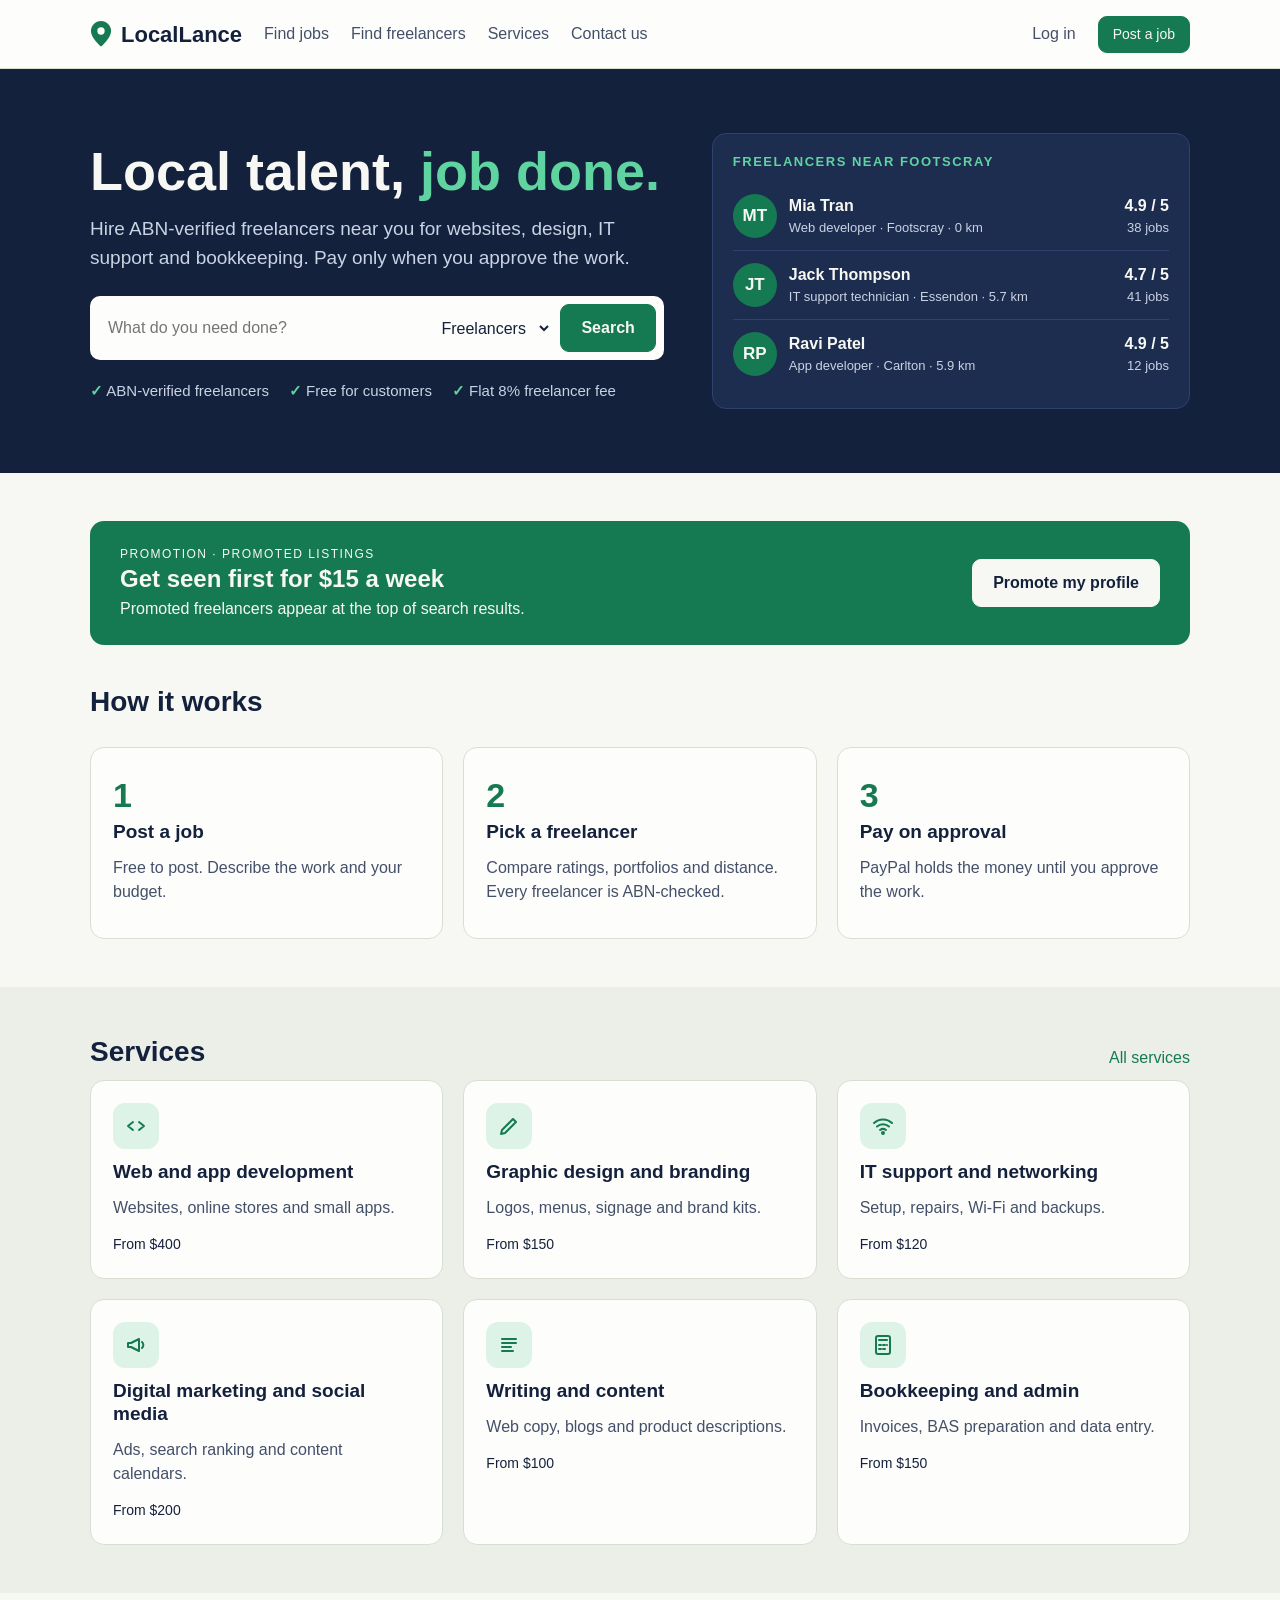
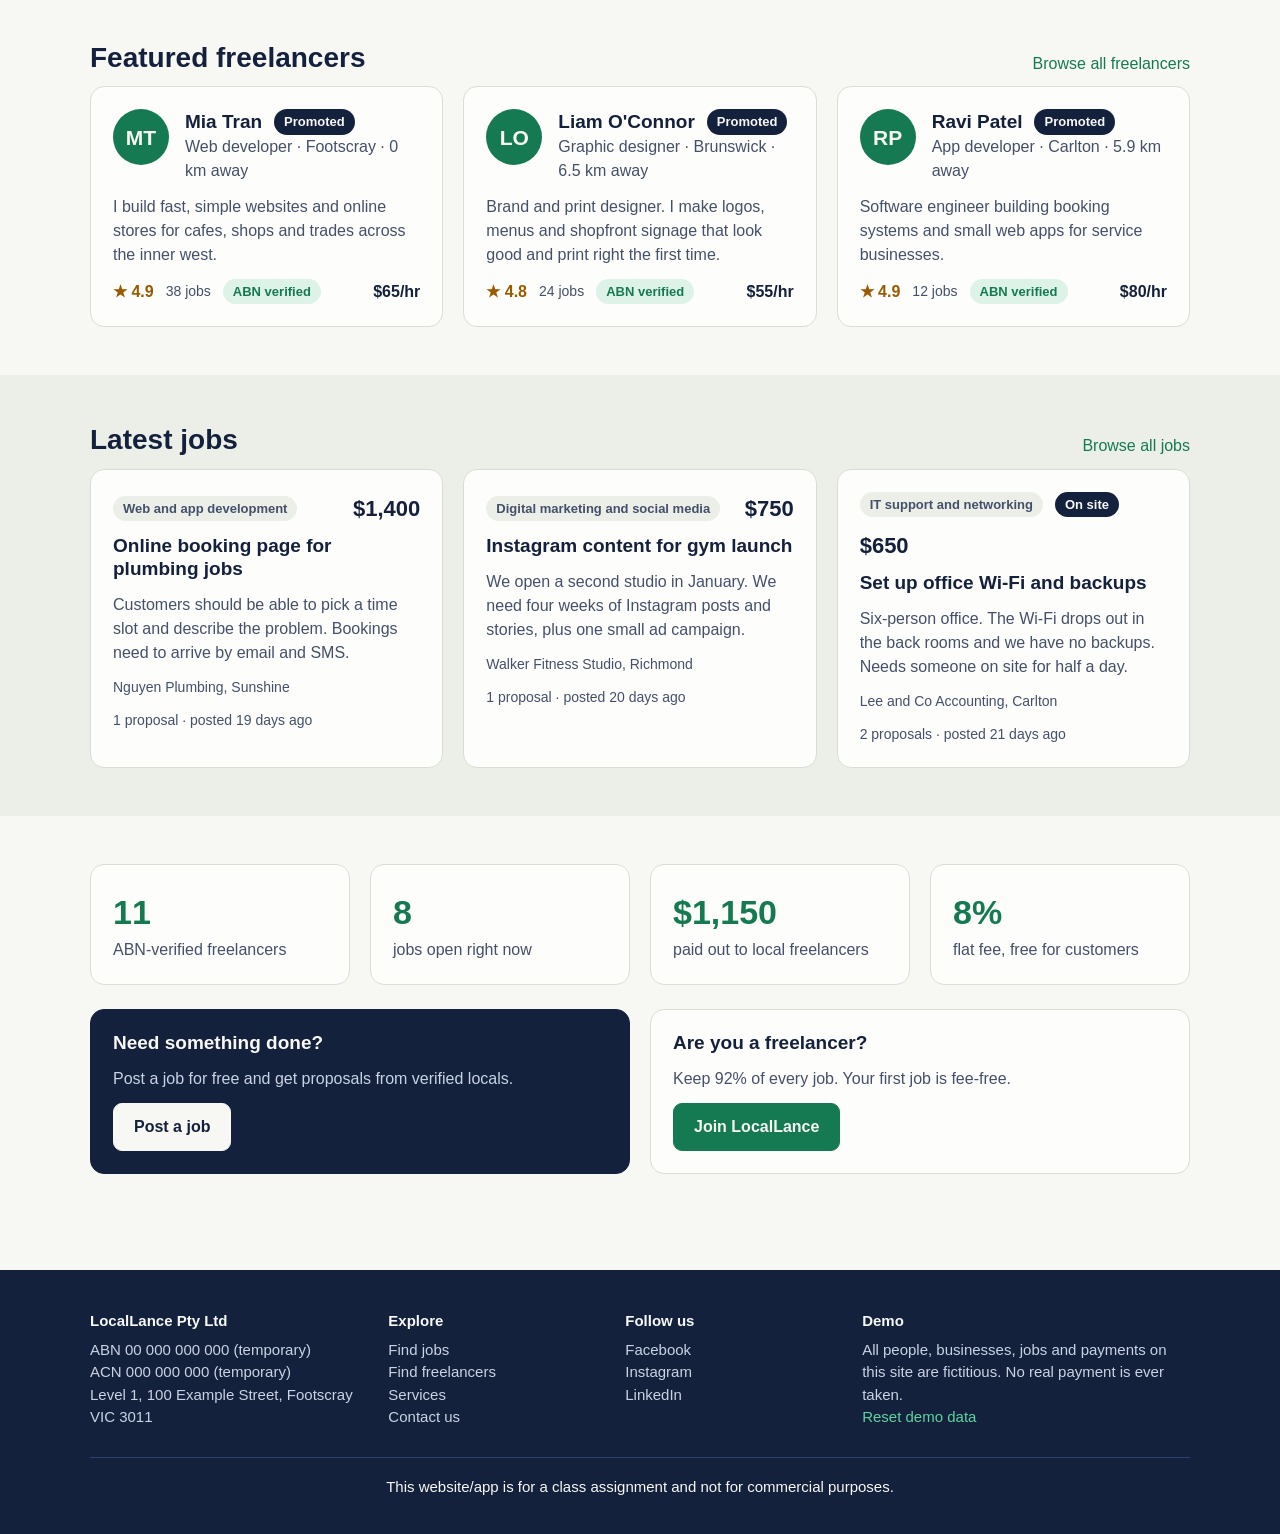
==== index.html @ 1f67608b "Add LocalLance demo site" ====
<!DOCTYPE html>
<html lang="en">
<head>
<meta charset="utf-8">
<meta name="viewport" content="width=device-width, initial-scale=1">
<title>LocalLance | Local talent, job done</title>
<link rel="stylesheet" href="css/style.css">
</head>
<body>
<div id="site-header"></div>

<main>
  <section class="hero">
    <div class="wrap">
      <div>
        <h1>Local talent, <span>job done.</span></h1>
        <p class="lead">Hire ABN-verified freelancers near you for websites, design, IT support and bookkeeping. Pay only when you approve the work.</p>
        <form class="hero-search" id="search-form">
          <input type="search" id="search-text" placeholder="What do you need done?" aria-label="What do you need done?">
          <select id="search-kind" aria-label="Search in">
            <option value="freelancers">Freelancers</option>
            <option value="jobs">Jobs</option>
          </select>
          <button class="btn" type="submit">Search</button>
        </form>
        <div class="trust">
          <span><b>&#10003;</b> ABN-verified freelancers</span>
          <span><b>&#10003;</b> Free for customers</span>
          <span><b>&#10003;</b> Flat 8% freelancer fee</span>
        </div>
      </div>
      <div class="panel">
        <h2 id="near-title">Freelancers near you</h2>
        <div id="near-list"></div>
      </div>
    </div>
  </section>

  <section class="section">
    <div class="wrap stack">
      <div id="promo"></div>
      <h2 style="margin-top:24px">How it works</h2>
      <div class="grid c3">
        <div class="card"><div class="num">1</div><h3>Post a job</h3><p class="muted">Free to post. Describe the work and your budget.</p></div>
        <div class="card"><div class="num">2</div><h3>Pick a freelancer</h3><p class="muted">Compare ratings, portfolios and distance. Every freelancer is ABN-checked.</p></div>
        <div class="card"><div class="num">3</div><h3>Pay on approval</h3><p class="muted">PayPal holds the money until you approve the work.</p></div>
      </div>
    </div>
  </section>

  <section class="section alt">
    <div class="wrap">
      <div class="row"><h2>Services</h2><span class="spacer"></span><a href="services.html">All services</a></div>
      <div class="grid c3" id="services"></div>
    </div>
  </section>

  <section class="section">
    <div class="wrap">
      <div class="row"><h2>Featured freelancers</h2><span class="spacer"></span><a href="freelancers.html">Browse all freelancers</a></div>
      <div class="grid c3" id="featured"></div>
    </div>
  </section>

  <section class="section alt">
    <div class="wrap">
      <div class="row"><h2>Latest jobs</h2><span class="spacer"></span><a href="jobs.html">Browse all jobs</a></div>
      <div class="grid c3" id="latest-jobs"></div>
    </div>
  </section>

  <section class="section">
    <div class="wrap">
      <div class="grid c4" id="stats"></div>
      <div class="grid c2" style="margin-top:24px">
        <div class="card dark"><h3>Need something done?</h3><p class="muted">Post a job for free and get proposals from verified locals.</p><a class="btn light" href="post-job.html">Post a job</a></div>
        <div class="card"><h3>Are you a freelancer?</h3><p class="muted">Keep 92% of every job. Your first job is fee-free.</p><a class="btn" href="login.html">Join LocalLance</a></div>
      </div>
    </div>
  </section>
</main>

<div id="site-footer"></div>
<script src="js/data.js"></script>
<script src="js/store.js"></script>
<script src="js/ui.js"></script>
<script src="js/home.js"></script>
</body>
</html>
---- css/style.css ----
/* LocalLance styles. One file for the whole site. */

:root {
  --navy: #14213D;
  --navy-2: #1D2D50;
  --green: #157A52;
  --mint: #5FD3A0;
  --bg: #F7F8F4;
  --card: #FDFDFB;
  --alt: #ECEFE8;
  --line: #D9DED3;
  --text: #14213D;
  --muted: #44506A;
  --amber: #9A5B00;
  --radius: 14px;
}

* { box-sizing: border-box; }
body { margin: 0; font-family: "Segoe UI", Arial, sans-serif; color: var(--text); background: var(--bg); line-height: 1.5; }
a { color: var(--green); text-decoration: none; }
a:hover { text-decoration: underline; }
h1, h2, h3 { line-height: 1.2; margin: 0 0 12px; }
h1 { font-size: 40px; }
h2 { font-size: 28px; }
h3 { font-size: 19px; }
p { margin: 0 0 12px; }
.wrap { max-width: 1140px; margin: 0 auto; padding: 0 20px; }
.muted { color: var(--muted); }
.small { font-size: 14px; }
.right { text-align: right; }
.spacer { flex: 1; }
.hidden { display: none !important; }

/* Header */
.site-header { background: var(--card); border-bottom: 1px solid var(--line); position: sticky; top: 0; z-index: 10; }
.site-header .wrap { display: flex; align-items: center; gap: 22px; min-height: 68px; flex-wrap: wrap; }
.logo { display: flex; align-items: center; gap: 9px; font-size: 22px; font-weight: 700; color: var(--text); }
.logo:hover { text-decoration: none; }
.nav { display: flex; gap: 22px; flex-wrap: wrap; }
.nav a { color: var(--muted); font-weight: 500; }
.nav a.active { color: var(--green); font-weight: 700; }
.nav a.btn { color: #F7F8F4; }
.user-chip { display: flex; align-items: center; gap: 8px; font-weight: 600; }

/* Buttons */
.btn { display: inline-block; padding: 11px 20px; border-radius: 9px; border: 1px solid var(--green); background: var(--green); color: #F7F8F4; font: inherit; font-weight: 600; cursor: pointer; }
.btn:hover { text-decoration: none; filter: brightness(1.08); }
.btn.ghost { background: transparent; color: var(--green); }
.btn.light { background: #F7F8F4; border-color: #F7F8F4; color: var(--navy); }
.btn.small { padding: 7px 14px; font-size: 14px; }
.btn.block { display: block; width: 100%; text-align: center; }
.link-btn { background: none; border: none; padding: 0; color: var(--green); font: inherit; cursor: pointer; }
.link-btn:hover { text-decoration: underline; }

/* Layout blocks */
main { min-height: 60vh; }
.section { padding: 48px 0; }
.section.alt { background: var(--alt); }
.page-title { padding: 36px 0 8px; }
.grid { display: grid; gap: 20px; }
.grid.c2 { grid-template-columns: repeat(2, 1fr); }
.grid.c3 { grid-template-columns: repeat(3, 1fr); }
.grid.c4 { grid-template-columns: repeat(4, 1fr); }
.cols { display: grid; grid-template-columns: 2fr 1fr; gap: 24px; align-items: start; }
.cols.side-left { grid-template-columns: 280px 1fr; }
.row { display: flex; gap: 12px; align-items: center; flex-wrap: wrap; }
.stack { display: flex; flex-direction: column; gap: 16px; }

.card { background: var(--card); border: 1px solid var(--line); border-radius: var(--radius); padding: 22px; }
.card.dark { background: var(--navy); border-color: var(--navy); color: #F7F8F4; }
.card.dark .muted { color: #C9D3E3; }
.card h3 a { color: var(--text); }

/* Hero */
.hero { background: var(--navy); color: #F7F8F4; padding: 64px 0; }
.hero .wrap { display: grid; grid-template-columns: 1.2fr 1fr; gap: 48px; align-items: center; }
.hero h1 { font-size: 54px; }
.hero h1 span { color: var(--mint); }
.hero .lead { font-size: 19px; color: #C9D3E3; }
.hero-search { display: flex; gap: 8px; background: var(--card); border-radius: 10px; padding: 8px; margin-top: 24px; }
.hero-search input[type=search], .hero-search select { border: none; background: transparent; font: inherit; padding: 10px; width: auto; min-width: 0; }
.hero-search input[type=search] { flex: 1; }
.trust { display: flex; gap: 20px; flex-wrap: wrap; margin-top: 20px; font-size: 15px; color: #C9D3E3; }
.trust b { color: var(--mint); }
.panel { background: var(--navy-2); border: 1px solid #2E4270; border-radius: var(--radius); padding: 20px; }
.panel h2 { font-size: 13px; letter-spacing: 1.5px; text-transform: uppercase; color: var(--mint); }
.mini-person { display: flex; align-items: center; gap: 12px; padding: 12px 0; border-top: 1px solid #2E4270; color: #F7F8F4; }
.mini-person:first-of-type { border-top: none; }
.mini-person .meta { font-size: 13px; color: #C9D3E3; }
.mini-person .right { white-space: nowrap; }

/* Small pieces */
.avatar { display: inline-flex; align-items: center; justify-content: center; border-radius: 50%; background: var(--green); color: #F7F8F4; font-weight: 700; flex: none; }
.badge { display: inline-block; padding: 3px 10px; border-radius: 20px; font-size: 13px; font-weight: 600; background: var(--alt); color: var(--muted); }
.badge.green { background: #DDF3E8; color: var(--green); }
.badge.amber { background: #FBEBCF; color: var(--amber); }
.badge.navy { background: var(--navy); color: #F7F8F4; }
.stars { color: var(--amber); font-weight: 700; white-space: nowrap; }
.price { font-size: 22px; font-weight: 700; }
.tags { display: flex; gap: 6px; flex-wrap: wrap; }
.num { font-size: 34px; font-weight: 700; color: var(--green); }
.icon-box { width: 46px; height: 46px; border-radius: 12px; background: #DDF3E8; color: var(--green); display: flex; align-items: center; justify-content: center; margin-bottom: 12px; }
.notice { background: #DDF3E8; border: 1px solid #B9E3CD; color: var(--navy); padding: 14px 18px; border-radius: 10px; margin-bottom: 16px; }
.notice.amber { background: #FBEBCF; border-color: #EFD39B; }
.empty { padding: 28px; text-align: center; color: var(--muted); border: 1px dashed var(--line); border-radius: var(--radius); }

/* Promotion banner */
.promo { background: var(--green); color: #F7F8F4; border-radius: var(--radius); padding: 24px 30px; display: flex; align-items: center; gap: 20px; flex-wrap: wrap; }
.promo .tag { font-size: 12px; letter-spacing: 1.5px; text-transform: uppercase; }
.promo h2 { font-size: 24px; margin: 2px 0 4px; }
.promo p { margin: 0; }

/* Forms */
label { display: block; font-weight: 600; margin-bottom: 6px; }
input[type=text], input[type=email], input[type=number], input[type=date], input[type=search], select, textarea {
  width: 100%; padding: 10px 12px; border: 1px solid var(--line); border-radius: 9px; font: inherit; background: #fff; color: var(--text);
}
textarea { min-height: 110px; resize: vertical; }
.field { margin-bottom: 16px; }
.field-row { display: grid; grid-template-columns: 1fr 1fr; gap: 16px; }
.check { display: flex; align-items: center; gap: 8px; font-weight: 500; }
.check input { width: auto; }
.hint { font-size: 14px; color: var(--muted); margin-top: 6px; }

/* Lists and tables */
.list-item { display: flex; gap: 16px; align-items: flex-start; }
.list-item .body { flex: 1; min-width: 0; }
table { width: 100%; border-collapse: collapse; }
th, td { text-align: left; padding: 11px 12px; border-bottom: 1px solid var(--line); vertical-align: top; }
th { font-size: 13px; text-transform: uppercase; letter-spacing: 1px; color: var(--muted); }
.table-wrap { overflow-x: auto; }

/* Job progress steps */
.steps { display: flex; gap: 6px; margin: 16px 0; flex-wrap: wrap; }
.step { flex: 1; min-width: 110px; padding: 10px 12px; border-radius: 9px; background: var(--alt); color: var(--muted); font-size: 14px; font-weight: 600; }
.step.done { background: #DDF3E8; color: var(--green); }
.step.now { background: var(--green); color: #F7F8F4; }

/* Messages */
.chat { display: flex; flex-direction: column; gap: 10px; max-height: 420px; overflow-y: auto; padding: 4px; }
.bubble { max-width: 75%; padding: 10px 14px; border-radius: 14px; background: var(--alt); }
.bubble.mine { align-self: flex-end; background: var(--green); color: #F7F8F4; }
.bubble .when { font-size: 12px; opacity: 0.75; }
.thread-link { display: block; padding: 12px; border-radius: 10px; color: var(--text); border: 1px solid transparent; }
.thread-link.active { background: var(--alt); border-color: var(--line); }

/* Map */
.map { width: 100%; border-radius: var(--radius); border: 1px solid var(--line); background: #E6EEF2; display: block; }
.map-frame { width: 100%; height: 320px; border: 0; border-radius: var(--radius); }

/* Checkout */
.paypal-btn { background: #FFC439; border-color: #FFC439; color: #14213D; }
.summary-line { display: flex; justify-content: space-between; padding: 8px 0; border-bottom: 1px solid var(--line); }
.summary-line.total { font-weight: 700; font-size: 19px; border-bottom: none; }

/* Footer */
.site-footer { background: var(--navy); color: #C9D3E3; padding: 40px 0 24px; margin-top: 48px; font-size: 15px; }
.site-footer .wrap { display: grid; grid-template-columns: 1.3fr 1fr 1fr 1.6fr; gap: 32px; }
.site-footer b { color: #F7F8F4; display: block; margin-bottom: 6px; }
.site-footer a { color: #C9D3E3; display: block; }
.site-footer .link-btn { color: var(--mint); }
.disclaimer { border-top: 1px solid #2E4270; margin-top: 28px; padding-top: 18px; text-align: center; color: #F7F8F4; }

/* Phones and tablets */
@media (max-width: 860px) {
  h1 { font-size: 32px; }
  .hero .wrap, .cols, .cols.side-left, .field-row { grid-template-columns: 1fr; }
  .hero h1 { font-size: 40px; }
  .grid.c3, .grid.c4 { grid-template-columns: 1fr 1fr; }
  .site-footer .wrap { grid-template-columns: 1fr 1fr; }
  .hero-search { flex-direction: column; }
}
@media (max-width: 560px) {
  .grid.c2, .grid.c3, .grid.c4, .site-footer .wrap { grid-template-columns: 1fr; }
  .bubble { max-width: 92%; }
}
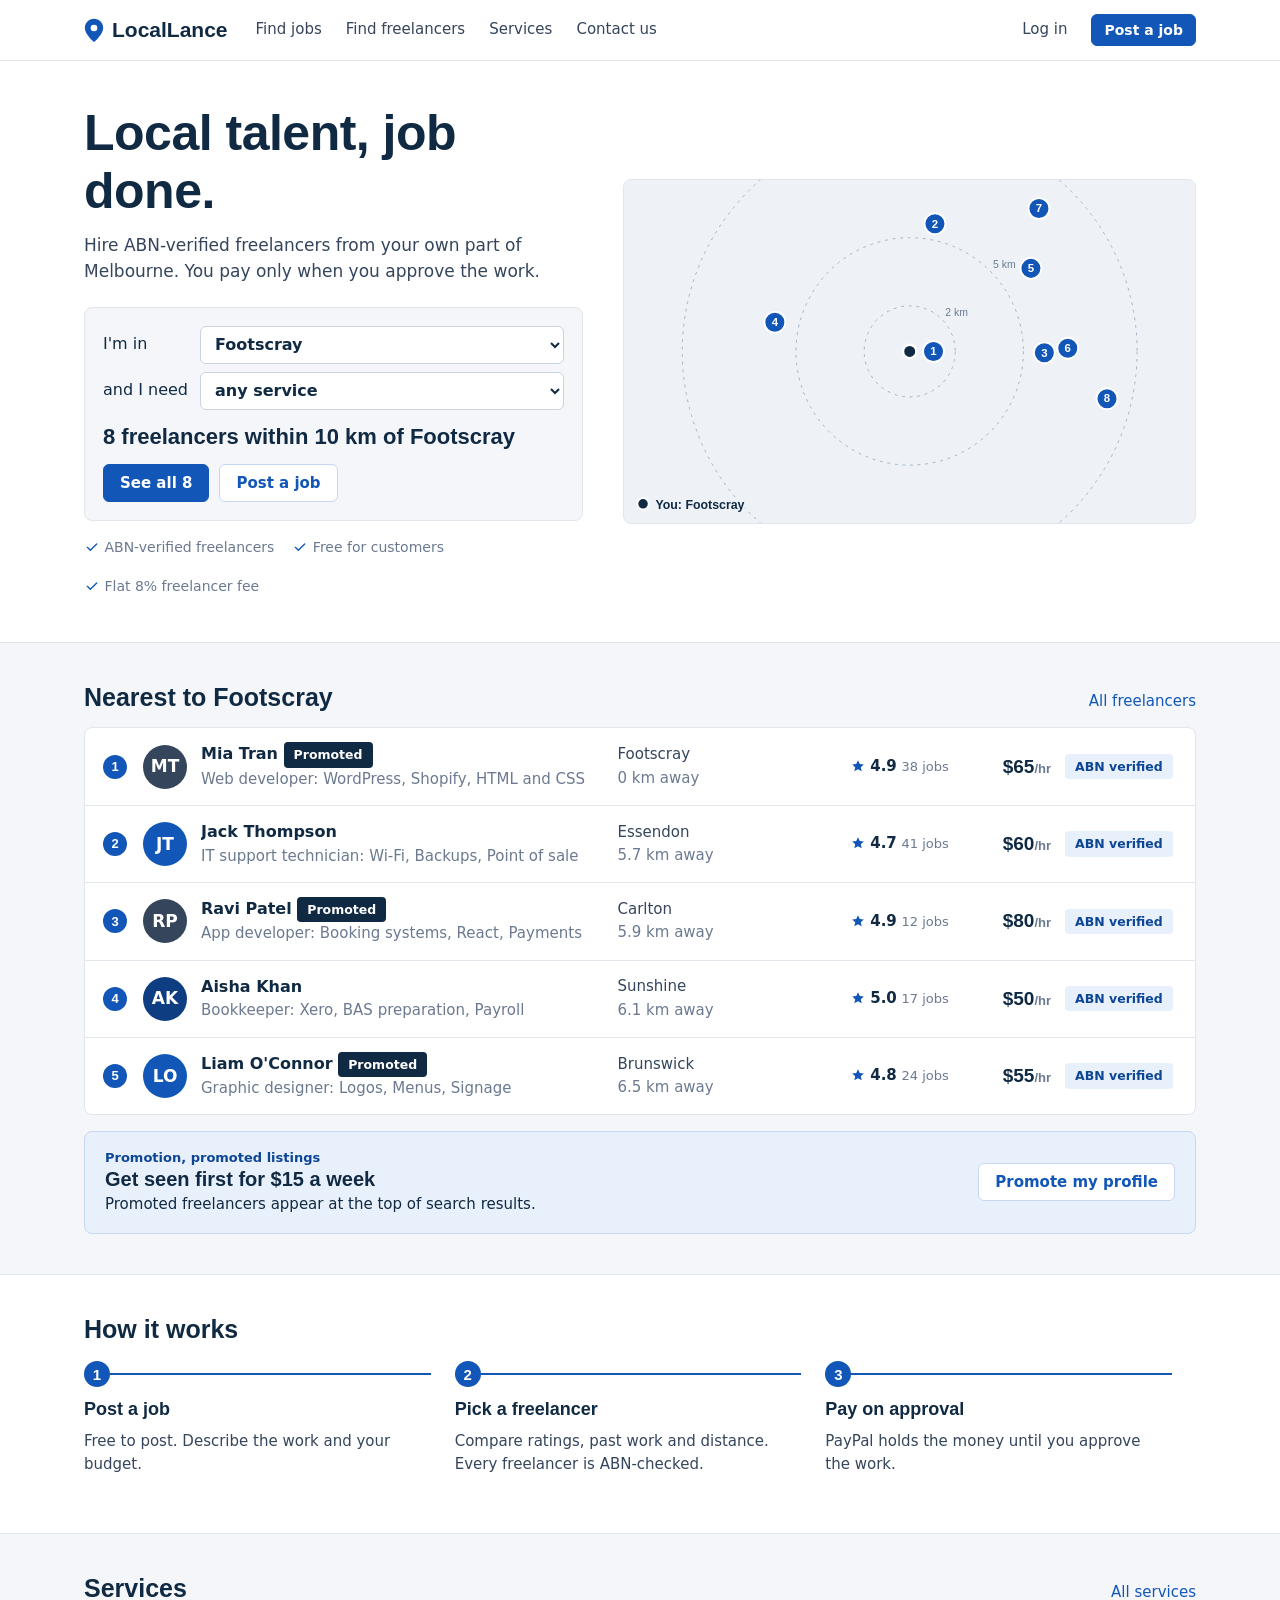
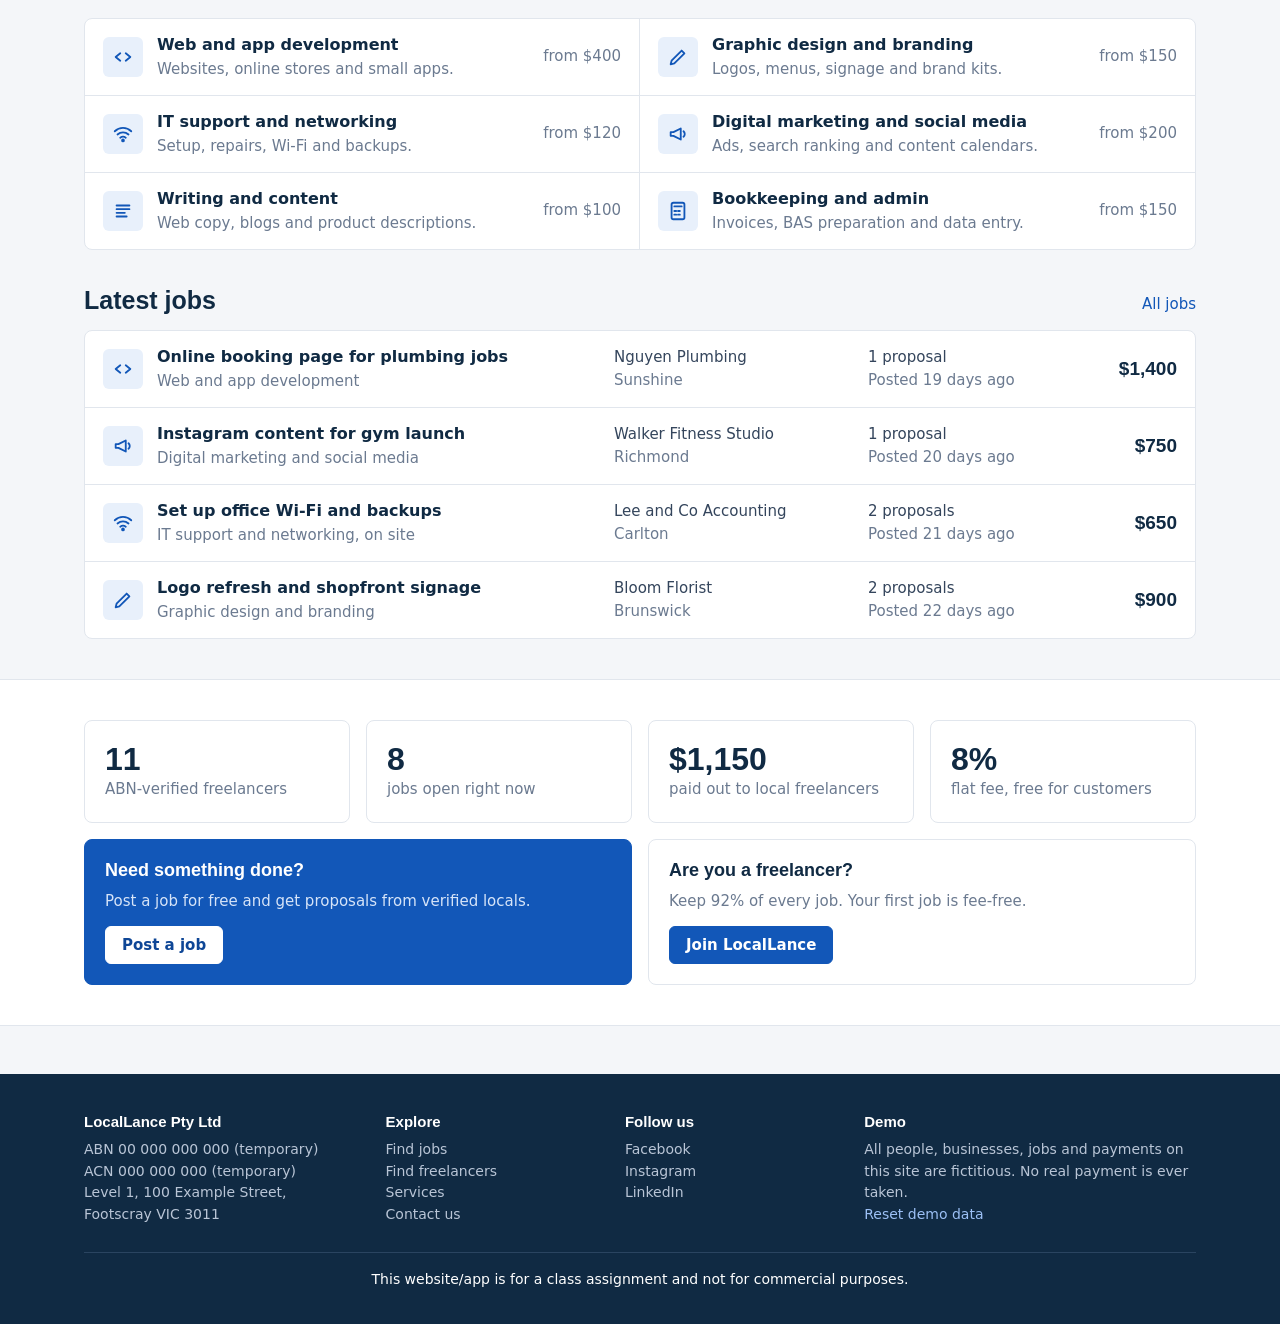
==== commit b92831c2: "Redesign site in blue, white and gray" ====
--- a/index.html
+++ b/index.html
@@ -10,69 +10,67 @@
 <div id="site-header"></div>
 
 <main>
+  <!-- The finder: choose a suburb and a service, and the map and list below update. -->
   <section class="hero">
     <div class="wrap">
       <div>
-        <h1>Local talent, <span>job done.</span></h1>
-        <p class="lead">Hire ABN-verified freelancers near you for websites, design, IT support and bookkeeping. Pay only when you approve the work.</p>
-        <form class="hero-search" id="search-form">
-          <input type="search" id="search-text" placeholder="What do you need done?" aria-label="What do you need done?">
-          <select id="search-kind" aria-label="Search in">
-            <option value="freelancers">Freelancers</option>
-            <option value="jobs">Jobs</option>
-          </select>
-          <button class="btn" type="submit">Search</button>
+        <h1>Local talent, job done.</h1>
+        <p class="lead">Hire ABN-verified freelancers from your own part of Melbourne. You pay only when you approve the work.</p>
+        <form class="finder" id="finder">
+          <div class="sentence">
+            <span>I'm in</span><select id="finder-suburb" aria-label="Your suburb"></select>
+            <span>and I need</span><select id="finder-service" aria-label="Service"><option value="">any service</option></select>
+          </div>
+          <p class="readout" id="finder-readout"></p>
+          <div class="row">
+            <a class="btn" id="finder-go" href="freelancers.html">See them all</a>
+            <a class="btn ghost" href="post-job.html">Post a job</a>
+          </div>
         </form>
-        <div class="trust">
-          <span><b>&#10003;</b> ABN-verified freelancers</span>
-          <span><b>&#10003;</b> Free for customers</span>
-          <span><b>&#10003;</b> Flat 8% freelancer fee</span>
-        </div>
+        <div class="trust" id="trust"></div>
       </div>
-      <div class="panel">
-        <h2 id="near-title">Freelancers near you</h2>
+      <div id="hero-map"></div>
+    </div>
+  </section>
+
+  <section class="section">
+    <div class="wrap stack">
+      <div>
+        <div class="section-head"><h2 id="near-title">Nearest to you</h2><span class="spacer"></span><a href="freelancers.html">All freelancers</a></div>
         <div id="near-list"></div>
+      </div>
+      <div id="promo"></div>
+    </div>
+  </section>
+
+  <section class="section alt">
+    <div class="wrap">
+      <div class="section-head"><h2>How it works</h2></div>
+      <div class="sequence" style="margin-top:30px">
+        <div><h3>Post a job</h3><p>Free to post. Describe the work and your budget.</p></div>
+        <div><h3>Pick a freelancer</h3><p>Compare ratings, past work and distance. Every freelancer is ABN-checked.</p></div>
+        <div><h3>Pay on approval</h3><p>PayPal holds the money until you approve the work.</p></div>
       </div>
     </div>
   </section>
 
   <section class="section">
-    <div class="wrap stack">
-      <div id="promo"></div>
-      <h2 style="margin-top:24px">How it works</h2>
-      <div class="grid c3">
-        <div class="card"><div class="num">1</div><h3>Post a job</h3><p class="muted">Free to post. Describe the work and your budget.</p></div>
-        <div class="card"><div class="num">2</div><h3>Pick a freelancer</h3><p class="muted">Compare ratings, portfolios and distance. Every freelancer is ABN-checked.</p></div>
-        <div class="card"><div class="num">3</div><h3>Pay on approval</h3><p class="muted">PayPal holds the money until you approve the work.</p></div>
+    <div class="wrap stack loose">
+      <div>
+        <div class="section-head"><h2>Services</h2><span class="spacer"></span><a href="services.html">All services</a></div>
+        <div class="list two" id="services"></div>
+      </div>
+      <div>
+        <div class="section-head"><h2>Latest jobs</h2><span class="spacer"></span><a href="jobs.html">All jobs</a></div>
+        <div class="list" id="latest-jobs"></div>
       </div>
     </div>
   </section>
 
   <section class="section alt">
     <div class="wrap">
-      <div class="row"><h2>Services</h2><span class="spacer"></span><a href="services.html">All services</a></div>
-      <div class="grid c3" id="services"></div>
-    </div>
-  </section>
-
-  <section class="section">
-    <div class="wrap">
-      <div class="row"><h2>Featured freelancers</h2><span class="spacer"></span><a href="freelancers.html">Browse all freelancers</a></div>
-      <div class="grid c3" id="featured"></div>
-    </div>
-  </section>
-
-  <section class="section alt">
-    <div class="wrap">
-      <div class="row"><h2>Latest jobs</h2><span class="spacer"></span><a href="jobs.html">Browse all jobs</a></div>
-      <div class="grid c3" id="latest-jobs"></div>
-    </div>
-  </section>
-
-  <section class="section">
-    <div class="wrap">
       <div class="grid c4" id="stats"></div>
-      <div class="grid c2" style="margin-top:24px">
+      <div class="grid c2" style="margin-top:16px">
         <div class="card dark"><h3>Need something done?</h3><p class="muted">Post a job for free and get proposals from verified locals.</p><a class="btn light" href="post-job.html">Post a job</a></div>
         <div class="card"><h3>Are you a freelancer?</h3><p class="muted">Keep 92% of every job. Your first job is fee-free.</p><a class="btn" href="login.html">Join LocalLance</a></div>
       </div>
--- a/css/style.css
+++ b/css/style.css
@@ -1,174 +1,224 @@
-/* LocalLance styles. One file for the whole site. */
+/* LocalLance styles. One file for the whole site.
+   Palette: blue, white and gray. Blue is only used for things you can click and for states. */
 
 :root {
-  --navy: #14213D;
-  --navy-2: #1D2D50;
-  --green: #157A52;
-  --mint: #5FD3A0;
-  --bg: #F7F8F4;
-  --card: #FDFDFB;
-  --alt: #ECEFE8;
-  --line: #D9DED3;
-  --text: #14213D;
-  --muted: #44506A;
-  --amber: #9A5B00;
-  --radius: 14px;
+  --ink: #102A43;        /* headings and strong text */
+  --ink-2: #34455C;      /* body text */
+  --muted: #6B7A90;      /* secondary text */
+  --line: #E1E6ED;       /* borders and rules */
+  --bg: #F4F6F9;         /* page background */
+  --surface: #FFFFFF;
+  --blue: #1257B8;
+  --blue-dark: #0E4696;
+  --blue-tint: #E8F0FB;
+  --blue-line: #C5D7F2;
+  --radius: 8px;
+  --font-body: "Segoe UI Variable Text", "Segoe UI", system-ui, -apple-system, Roboto, "Helvetica Neue", Arial, sans-serif;
+  --font-head: Bahnschrift, "DIN Alternate", "Roboto Condensed", "Arial Narrow", "Segoe UI", sans-serif;
 }
 
 * { box-sizing: border-box; }
-body { margin: 0; font-family: "Segoe UI", Arial, sans-serif; color: var(--text); background: var(--bg); line-height: 1.5; }
-a { color: var(--green); text-decoration: none; }
+body { margin: 0; font: 15px/1.55 var(--font-body); color: var(--ink-2); background: var(--bg); }
+a { color: var(--blue); text-decoration: none; }
 a:hover { text-decoration: underline; }
-h1, h2, h3 { line-height: 1.2; margin: 0 0 12px; }
-h1 { font-size: 40px; }
-h2 { font-size: 28px; }
-h3 { font-size: 19px; }
+h1, h2, h3 { font-family: var(--font-head); font-weight: 600; color: var(--ink); line-height: 1.15; margin: 0 0 10px; }
+h1 { font-size: 38px; }
+h2 { font-size: 25px; }
+h3 { font-size: 18px; }
 p { margin: 0 0 12px; }
-.wrap { max-width: 1140px; margin: 0 auto; padding: 0 20px; }
+b { color: var(--ink); }
+:focus-visible { outline: 2px solid var(--blue); outline-offset: 2px; }
+
+.wrap { max-width: 1160px; margin: 0 auto; padding: 0 24px; }
 .muted { color: var(--muted); }
-.small { font-size: 14px; }
+.small { font-size: 13px; }
 .right { text-align: right; }
 .spacer { flex: 1; }
 .hidden { display: none !important; }
-
-/* Header */
-.site-header { background: var(--card); border-bottom: 1px solid var(--line); position: sticky; top: 0; z-index: 10; }
-.site-header .wrap { display: flex; align-items: center; gap: 22px; min-height: 68px; flex-wrap: wrap; }
-.logo { display: flex; align-items: center; gap: 9px; font-size: 22px; font-weight: 700; color: var(--text); }
+.figure { font-family: var(--font-head); font-variant-numeric: tabular-nums; color: var(--ink); }
+
+/* ----- Header ----- */
+.site-header { background: var(--surface); border-bottom: 1px solid var(--line); position: sticky; top: 0; z-index: 10; }
+.site-header .wrap { display: flex; align-items: stretch; gap: 28px; min-height: 60px; flex-wrap: wrap; }
+.logo { display: flex; align-items: center; gap: 8px; font: 600 21px var(--font-head); color: var(--ink); }
 .logo:hover { text-decoration: none; }
-.nav { display: flex; gap: 22px; flex-wrap: wrap; }
-.nav a { color: var(--muted); font-weight: 500; }
-.nav a.active { color: var(--green); font-weight: 700; }
-.nav a.btn { color: #F7F8F4; }
-.user-chip { display: flex; align-items: center; gap: 8px; font-weight: 600; }
-
-/* Buttons */
-.btn { display: inline-block; padding: 11px 20px; border-radius: 9px; border: 1px solid var(--green); background: var(--green); color: #F7F8F4; font: inherit; font-weight: 600; cursor: pointer; }
-.btn:hover { text-decoration: none; filter: brightness(1.08); }
-.btn.ghost { background: transparent; color: var(--green); }
-.btn.light { background: #F7F8F4; border-color: #F7F8F4; color: var(--navy); }
-.btn.small { padding: 7px 14px; font-size: 14px; }
-.btn.block { display: block; width: 100%; text-align: center; }
-.link-btn { background: none; border: none; padding: 0; color: var(--green); font: inherit; cursor: pointer; }
+.nav { display: flex; align-items: stretch; gap: 24px; flex-wrap: wrap; }
+.nav > a, .nav > button, .nav > span { display: flex; align-items: center; }
+.nav > a { color: var(--ink-2); border-bottom: 2px solid transparent; border-top: 2px solid transparent; }
+.nav > a:hover { color: var(--ink); text-decoration: none; }
+.nav > a.active { color: var(--ink); font-weight: 600; border-bottom-color: var(--blue); }
+.nav > a.btn { color: #fff; align-self: center; border: 1px solid var(--blue); }
+.user-chip { gap: 8px; font-weight: 600; color: var(--ink); }
+
+/* ----- Buttons ----- */
+.btn { display: inline-flex; align-items: center; justify-content: center; min-height: 38px; padding: 0 16px; border-radius: 6px; border: 1px solid var(--blue); background: var(--blue); color: #fff; font: 600 15px var(--font-body); cursor: pointer; }
+.btn:hover { background: var(--blue-dark); border-color: var(--blue-dark); text-decoration: none; }
+.btn.ghost { background: var(--surface); border-color: var(--blue-line); color: var(--blue); }
+.btn.ghost:hover { background: var(--blue-tint); }
+.btn.light { background: var(--surface); border-color: var(--surface); color: var(--blue-dark); }
+.btn.light:hover { background: var(--blue-tint); }
+.btn.small { min-height: 32px; padding: 0 12px; font-size: 14px; }
+.btn.block { display: flex; width: 100%; }
+.link-btn { background: none; border: none; padding: 0; color: var(--blue); font: inherit; cursor: pointer; }
 .link-btn:hover { text-decoration: underline; }
 
-/* Layout blocks */
+/* ----- Layout blocks ----- */
 main { min-height: 60vh; }
-.section { padding: 48px 0; }
-.section.alt { background: var(--alt); }
-.page-title { padding: 36px 0 8px; }
-.grid { display: grid; gap: 20px; }
+.section { padding: 40px 0; }
+.section.alt { background: var(--surface); border-top: 1px solid var(--line); border-bottom: 1px solid var(--line); }
+.section-head { display: flex; align-items: baseline; gap: 16px; margin-bottom: 14px; }
+.section-head h2 { margin: 0; }
+.page-title { padding-top: 32px; padding-bottom: 20px; }
+.stack.loose { gap: 36px; }
+.page-title h1 { margin-bottom: 4px; }
+.grid { display: grid; gap: 16px; }
 .grid.c2 { grid-template-columns: repeat(2, 1fr); }
 .grid.c3 { grid-template-columns: repeat(3, 1fr); }
 .grid.c4 { grid-template-columns: repeat(4, 1fr); }
-.cols { display: grid; grid-template-columns: 2fr 1fr; gap: 24px; align-items: start; }
-.cols.side-left { grid-template-columns: 280px 1fr; }
-.row { display: flex; gap: 12px; align-items: center; flex-wrap: wrap; }
+.cols { display: grid; grid-template-columns: minmax(0, 2fr) minmax(0, 1fr); gap: 24px; align-items: start; }
+.cols.side-left { grid-template-columns: 260px minmax(0, 1fr); }
+.row { display: flex; gap: 10px; align-items: center; flex-wrap: wrap; }
 .stack { display: flex; flex-direction: column; gap: 16px; }
 
-.card { background: var(--card); border: 1px solid var(--line); border-radius: var(--radius); padding: 22px; }
-.card.dark { background: var(--navy); border-color: var(--navy); color: #F7F8F4; }
-.card.dark .muted { color: #C9D3E3; }
-.card h3 a { color: var(--text); }
-
-/* Hero */
-.hero { background: var(--navy); color: #F7F8F4; padding: 64px 0; }
-.hero .wrap { display: grid; grid-template-columns: 1.2fr 1fr; gap: 48px; align-items: center; }
-.hero h1 { font-size: 54px; }
-.hero h1 span { color: var(--mint); }
-.hero .lead { font-size: 19px; color: #C9D3E3; }
-.hero-search { display: flex; gap: 8px; background: var(--card); border-radius: 10px; padding: 8px; margin-top: 24px; }
-.hero-search input[type=search], .hero-search select { border: none; background: transparent; font: inherit; padding: 10px; width: auto; min-width: 0; }
-.hero-search input[type=search] { flex: 1; }
-.trust { display: flex; gap: 20px; flex-wrap: wrap; margin-top: 20px; font-size: 15px; color: #C9D3E3; }
-.trust b { color: var(--mint); }
-.panel { background: var(--navy-2); border: 1px solid #2E4270; border-radius: var(--radius); padding: 20px; }
-.panel h2 { font-size: 13px; letter-spacing: 1.5px; text-transform: uppercase; color: var(--mint); }
-.mini-person { display: flex; align-items: center; gap: 12px; padding: 12px 0; border-top: 1px solid #2E4270; color: #F7F8F4; }
-.mini-person:first-of-type { border-top: none; }
-.mini-person .meta { font-size: 13px; color: #C9D3E3; }
-.mini-person .right { white-space: nowrap; }
-
-/* Small pieces */
-.avatar { display: inline-flex; align-items: center; justify-content: center; border-radius: 50%; background: var(--green); color: #F7F8F4; font-weight: 700; flex: none; }
-.badge { display: inline-block; padding: 3px 10px; border-radius: 20px; font-size: 13px; font-weight: 600; background: var(--alt); color: var(--muted); }
-.badge.green { background: #DDF3E8; color: var(--green); }
-.badge.amber { background: #FBEBCF; color: var(--amber); }
-.badge.navy { background: var(--navy); color: #F7F8F4; }
-.stars { color: var(--amber); font-weight: 700; white-space: nowrap; }
-.price { font-size: 22px; font-weight: 700; }
+.card { background: var(--surface); border: 1px solid var(--line); border-radius: var(--radius); padding: 20px; }
+.card.dark { background: var(--blue); border-color: var(--blue); color: #fff; }
+.card.dark h3, .card.dark b { color: #fff; }
+.card.dark .muted { color: #D6E4F8; }
+.card h3 a { color: var(--ink); }
+
+/* ----- Home page hero: the suburb finder and its map ----- */
+.hero { background: var(--surface); border-bottom: 1px solid var(--line); }
+.hero .wrap { display: grid; grid-template-columns: minmax(0, 1fr) minmax(0, 1.15fr); gap: 40px; align-items: center; padding-top: 44px; padding-bottom: 44px; }
+.hero h1 { font-size: 50px; letter-spacing: -0.5px; margin-bottom: 12px; }
+.hero .lead { font-size: 17px; max-width: 46ch; }
+.finder { margin-top: 22px; padding: 18px; background: var(--bg); border: 1px solid var(--line); border-radius: var(--radius); }
+.finder .sentence { display: grid; grid-template-columns: auto 1fr; gap: 8px 12px; align-items: center; font-size: 16px; color: var(--ink); }
+.finder select { font-weight: 600; }
+.finder .readout { margin: 14px 0; font: 600 22px var(--font-head); color: var(--ink); }
+.finder .readout span { color: var(--blue); }
+.trust { display: flex; gap: 18px; flex-wrap: wrap; margin-top: 16px; font-size: 14px; color: var(--muted); }
+.trust svg { vertical-align: -3px; color: var(--blue); }
+
+/* ----- Map ----- */
+.map { width: 100%; height: auto; display: block; border: 1px solid var(--line); border-radius: var(--radius); background: #EEF2F7; }
+.map-frame { width: 100%; height: 300px; border: 1px solid var(--line); border-radius: var(--radius); }
+
+/* ----- Ruled lists (jobs and freelancers) ----- */
+.list { background: var(--surface); border: 1px solid var(--line); border-radius: var(--radius); overflow: hidden; }
+.item { display: grid; gap: 14px; align-items: center; padding: 14px 18px; border-top: 1px solid var(--line); color: var(--ink-2); }
+.item:first-child { border-top: none; }
+a.item:hover { background: #F8FAFD; text-decoration: none; }
+.item b { font-size: 16px; }
+.item.person { grid-template-columns: 26px 44px minmax(0, 2.2fr) minmax(0, 1.2fr) 108px 78px 112px; }
+.item.job { grid-template-columns: 40px minmax(0, 2.4fr) minmax(0, 1.3fr) minmax(0, 1.1fr) 92px; }
+.item .budget, .item .rate { font: 600 19px var(--font-head); color: var(--ink); text-align: right; font-variant-numeric: tabular-nums; }
+.item.service { grid-template-columns: 40px minmax(0, 1fr) auto; }
+.item.service-row { grid-template-columns: 40px minmax(0, 2fr) minmax(0, 1.3fr) 96px auto; }
+.list.two { display: grid; grid-template-columns: 1fr 1fr; }
+.list.two .item:nth-child(2) { border-top: none; }
+.list.two .item:nth-child(odd) { border-right: 1px solid var(--line); }
+.rank { width: 24px; height: 24px; border-radius: 50%; background: var(--blue); color: #fff; font: 600 13px var(--font-head); display: inline-flex; align-items: center; justify-content: center; }
+.clip { white-space: nowrap; overflow: hidden; text-overflow: ellipsis; display: block; }
+
+/* ----- Small pieces ----- */
+.avatar { display: inline-flex; align-items: center; justify-content: center; border-radius: 50%; color: #fff; font-weight: 600; flex: none; }
+.badge { display: inline-block; padding: 2px 9px; border-radius: 4px; font-size: 12.5px; font-weight: 600; background: #EEF2F7; color: var(--ink-2); border: 1px solid transparent; white-space: nowrap; }
+.badge.ok { background: var(--blue-tint); color: var(--blue-dark); }
+.badge.wait { background: var(--surface); color: var(--ink-2); border-color: var(--blue-line); }
+.badge.solid { background: var(--ink); color: #fff; }
+.stars { color: var(--ink); font-weight: 600; white-space: nowrap; }
+.stars svg { vertical-align: -2px; color: var(--blue); }
+.price { font: 600 24px var(--font-head); color: var(--ink); font-variant-numeric: tabular-nums; }
 .tags { display: flex; gap: 6px; flex-wrap: wrap; }
-.num { font-size: 34px; font-weight: 700; color: var(--green); }
-.icon-box { width: 46px; height: 46px; border-radius: 12px; background: #DDF3E8; color: var(--green); display: flex; align-items: center; justify-content: center; margin-bottom: 12px; }
-.notice { background: #DDF3E8; border: 1px solid #B9E3CD; color: var(--navy); padding: 14px 18px; border-radius: 10px; margin-bottom: 16px; }
-.notice.amber { background: #FBEBCF; border-color: #EFD39B; }
-.empty { padding: 28px; text-align: center; color: var(--muted); border: 1px dashed var(--line); border-radius: var(--radius); }
-
-/* Promotion banner */
-.promo { background: var(--green); color: #F7F8F4; border-radius: var(--radius); padding: 24px 30px; display: flex; align-items: center; gap: 20px; flex-wrap: wrap; }
-.promo .tag { font-size: 12px; letter-spacing: 1.5px; text-transform: uppercase; }
-.promo h2 { font-size: 24px; margin: 2px 0 4px; }
+.num { font: 600 32px var(--font-head); color: var(--ink); font-variant-numeric: tabular-nums; }
+.icon-box { width: 40px; height: 40px; border-radius: 6px; background: var(--blue-tint); color: var(--blue); display: flex; align-items: center; justify-content: center; flex: none; }
+.notice { background: var(--blue-tint); border: 1px solid var(--blue-line); color: var(--ink); padding: 14px 16px; border-radius: var(--radius); }
+.notice.wait { background: var(--surface); }
+.empty { padding: 28px; text-align: center; color: var(--muted); background: var(--surface); border: 1px dashed var(--blue-line); border-radius: var(--radius); }
+
+/* Promotion strip (the site's own ads) */
+.promo { background: var(--blue-tint); border: 1px solid var(--blue-line); color: var(--ink); border-radius: var(--radius); padding: 16px 20px; display: flex; align-items: center; gap: 18px; flex-wrap: wrap; }
+.promo .tag { font-size: 13px; color: var(--blue-dark); font-weight: 600; }
+.promo h2 { font-size: 20px; margin: 0 0 2px; }
 .promo p { margin: 0; }
 
-/* Forms */
-label { display: block; font-weight: 600; margin-bottom: 6px; }
+/* How it works: a real three-step sequence */
+.sequence { display: grid; grid-template-columns: repeat(3, 1fr); gap: 0; counter-reset: step; }
+.sequence > div { padding: 18px 24px 4px 0; border-top: 2px solid var(--blue); margin-right: 24px; }
+.sequence > div::before { counter-increment: step; content: counter(step); font: 600 15px var(--font-head); color: #fff; background: var(--blue); width: 26px; height: 26px; border-radius: 50%; display: flex; align-items: center; justify-content: center; margin: -32px 0 12px; }
+
+/* ----- Forms ----- */
+label { display: block; font-weight: 600; color: var(--ink); margin-bottom: 5px; font-size: 14px; }
 input[type=text], input[type=email], input[type=number], input[type=date], input[type=search], select, textarea {
-  width: 100%; padding: 10px 12px; border: 1px solid var(--line); border-radius: 9px; font: inherit; background: #fff; color: var(--text);
-}
+  width: 100%; min-height: 38px; padding: 7px 10px; border: 1px solid #CBD3DE; border-radius: 6px; font: inherit; background: var(--surface); color: var(--ink);
+}
+input:focus, select:focus, textarea:focus { outline: 2px solid var(--blue); outline-offset: 0; border-color: var(--blue); }
 textarea { min-height: 110px; resize: vertical; }
-.field { margin-bottom: 16px; }
-.field-row { display: grid; grid-template-columns: 1fr 1fr; gap: 16px; }
-.check { display: flex; align-items: center; gap: 8px; font-weight: 500; }
-.check input { width: auto; }
-.hint { font-size: 14px; color: var(--muted); margin-top: 6px; }
-
-/* Lists and tables */
-.list-item { display: flex; gap: 16px; align-items: flex-start; }
+.field { margin-bottom: 14px; }
+.field-row { display: grid; grid-template-columns: 1fr 1fr; gap: 14px; }
+.check { display: flex; align-items: center; gap: 8px; font-weight: 400; color: var(--ink-2); font-size: 15px; }
+.check input { width: auto; min-height: 0; accent-color: var(--blue); }
+.hint { font-size: 13.5px; color: var(--muted); margin-top: 6px; }
+
+/* ----- Tables ----- */
+.list-item { display: flex; gap: 14px; align-items: flex-start; }
 .list-item .body { flex: 1; min-width: 0; }
 table { width: 100%; border-collapse: collapse; }
-th, td { text-align: left; padding: 11px 12px; border-bottom: 1px solid var(--line); vertical-align: top; }
-th { font-size: 13px; text-transform: uppercase; letter-spacing: 1px; color: var(--muted); }
-.table-wrap { overflow-x: auto; }
-
-/* Job progress steps */
-.steps { display: flex; gap: 6px; margin: 16px 0; flex-wrap: wrap; }
-.step { flex: 1; min-width: 110px; padding: 10px 12px; border-radius: 9px; background: var(--alt); color: var(--muted); font-size: 14px; font-weight: 600; }
-.step.done { background: #DDF3E8; color: var(--green); }
-.step.now { background: var(--green); color: #F7F8F4; }
-
-/* Messages */
-.chat { display: flex; flex-direction: column; gap: 10px; max-height: 420px; overflow-y: auto; padding: 4px; }
-.bubble { max-width: 75%; padding: 10px 14px; border-radius: 14px; background: var(--alt); }
-.bubble.mine { align-self: flex-end; background: var(--green); color: #F7F8F4; }
+th, td { text-align: left; padding: 10px 12px; border-bottom: 1px solid var(--line); vertical-align: top; }
+th { font-size: 13px; font-weight: 600; color: var(--muted); background: var(--bg); white-space: nowrap; }
+tr:last-child td { border-bottom: none; }
+.table-wrap { overflow-x: auto; border: 1px solid var(--line); border-radius: 6px; }
+
+/* ----- Job progress ----- */
+.steps { display: flex; gap: 4px; margin: 16px 0 0; flex-wrap: wrap; }
+.step { flex: 1; min-width: 120px; padding: 8px 10px; background: #EEF2F7; color: var(--muted); font-size: 13.5px; font-weight: 600; }
+.step:first-child { border-radius: 6px 0 0 6px; }
+.step:last-child { border-radius: 0 6px 6px 0; }
+.step.done { background: var(--blue-tint); color: var(--blue-dark); }
+.step.now { background: var(--blue); color: #fff; }
+
+/* ----- Messages ----- */
+.chat { display: flex; flex-direction: column; gap: 8px; max-height: 420px; overflow-y: auto; padding: 4px; }
+.bubble { max-width: 75%; padding: 9px 13px; border-radius: 10px; background: #EEF2F7; color: var(--ink); }
+.bubble.mine { align-self: flex-end; background: var(--blue); color: #fff; }
 .bubble .when { font-size: 12px; opacity: 0.75; }
-.thread-link { display: block; padding: 12px; border-radius: 10px; color: var(--text); border: 1px solid transparent; }
-.thread-link.active { background: var(--alt); border-color: var(--line); }
-
-/* Map */
-.map { width: 100%; border-radius: var(--radius); border: 1px solid var(--line); background: #E6EEF2; display: block; }
-.map-frame { width: 100%; height: 320px; border: 0; border-radius: var(--radius); }
-
-/* Checkout */
-.paypal-btn { background: #FFC439; border-color: #FFC439; color: #14213D; }
+.thread-link { display: block; padding: 11px 12px; border-radius: 6px; color: var(--ink-2); border-left: 3px solid transparent; }
+.thread-link:hover { text-decoration: none; background: var(--bg); }
+.thread-link.active { background: var(--blue-tint); border-left-color: var(--blue); }
+
+/* ----- Checkout ----- */
+.paypal-btn { background: #0E4696; border-color: #0E4696; }
 .summary-line { display: flex; justify-content: space-between; padding: 8px 0; border-bottom: 1px solid var(--line); }
-.summary-line.total { font-weight: 700; font-size: 19px; border-bottom: none; }
-
-/* Footer */
-.site-footer { background: var(--navy); color: #C9D3E3; padding: 40px 0 24px; margin-top: 48px; font-size: 15px; }
+.summary-line.total { font: 600 20px var(--font-head); color: var(--ink); border-bottom: none; }
+
+/* ----- Footer ----- */
+.site-footer { background: var(--ink); color: #B9C5D6; padding: 36px 0 22px; margin-top: 48px; font-size: 14px; }
 .site-footer .wrap { display: grid; grid-template-columns: 1.3fr 1fr 1fr 1.6fr; gap: 32px; }
-.site-footer b { color: #F7F8F4; display: block; margin-bottom: 6px; }
-.site-footer a { color: #C9D3E3; display: block; }
-.site-footer .link-btn { color: var(--mint); }
-.disclaimer { border-top: 1px solid #2E4270; margin-top: 28px; padding-top: 18px; text-align: center; color: #F7F8F4; }
-
-/* Phones and tablets */
-@media (max-width: 860px) {
-  h1 { font-size: 32px; }
+.site-footer b { color: #fff; display: block; margin-bottom: 6px; font-family: var(--font-head); font-size: 15px; }
+.site-footer a { color: #B9C5D6; display: block; }
+.site-footer a:hover { color: #fff; }
+.site-footer .link-btn { color: #9CC0F5; }
+.disclaimer { border-top: 1px solid #2A4460; margin-top: 26px; padding-top: 16px; text-align: center; color: #fff; }
+
+/* ----- Phones and tablets ----- */
+@media (max-width: 900px) {
+  h1 { font-size: 30px; }
   .hero .wrap, .cols, .cols.side-left, .field-row { grid-template-columns: 1fr; }
-  .hero h1 { font-size: 40px; }
+  .hero h1 { font-size: 38px; }
   .grid.c3, .grid.c4 { grid-template-columns: 1fr 1fr; }
   .site-footer .wrap { grid-template-columns: 1fr 1fr; }
-  .hero-search { flex-direction: column; }
+  .item.person { grid-template-columns: 26px 44px minmax(0, 1fr) 78px; }
+  .item.person .where, .item.person .rating, .item.person .check-col { grid-column: 3 / -1; }
+  .item.person .rate { grid-column: 4; grid-row: 1; }
+  .item.job { grid-template-columns: 40px minmax(0, 1fr) 92px; }
+  .item.job .where, .item.job .when { grid-column: 2 / -1; }
+  .item.job .budget { grid-column: 3; grid-row: 1; }
+  .item.service-row { grid-template-columns: 40px minmax(0, 1fr); }
+  .item.service-row > :nth-child(n+3) { grid-column: 2; }
+  .list.two { grid-template-columns: 1fr; }
+  .list.two .item:nth-child(2) { border-top: 1px solid var(--line); }
+  .list.two .item:nth-child(odd) { border-right: none; }
+  .sequence { grid-template-columns: 1fr; gap: 28px; }
 }
 @media (max-width: 560px) {
   .grid.c2, .grid.c3, .grid.c4, .site-footer .wrap { grid-template-columns: 1fr; }
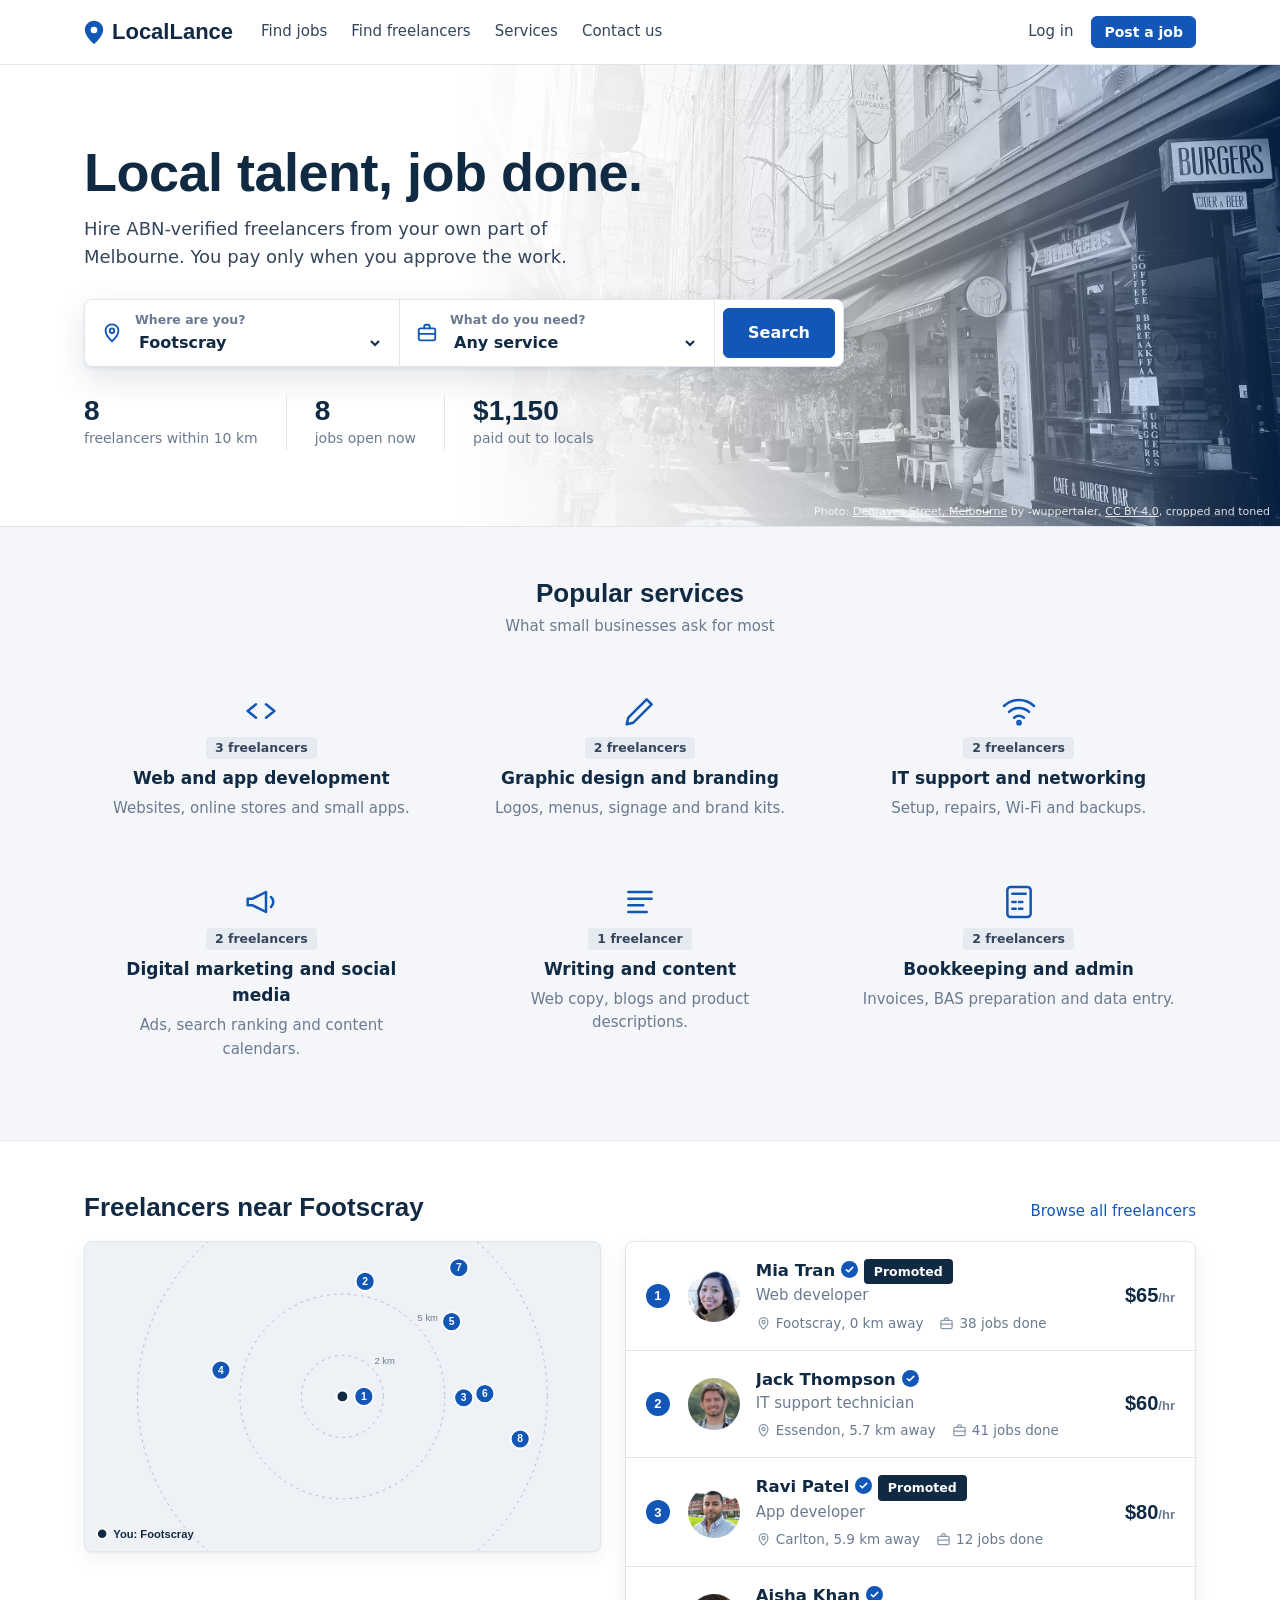
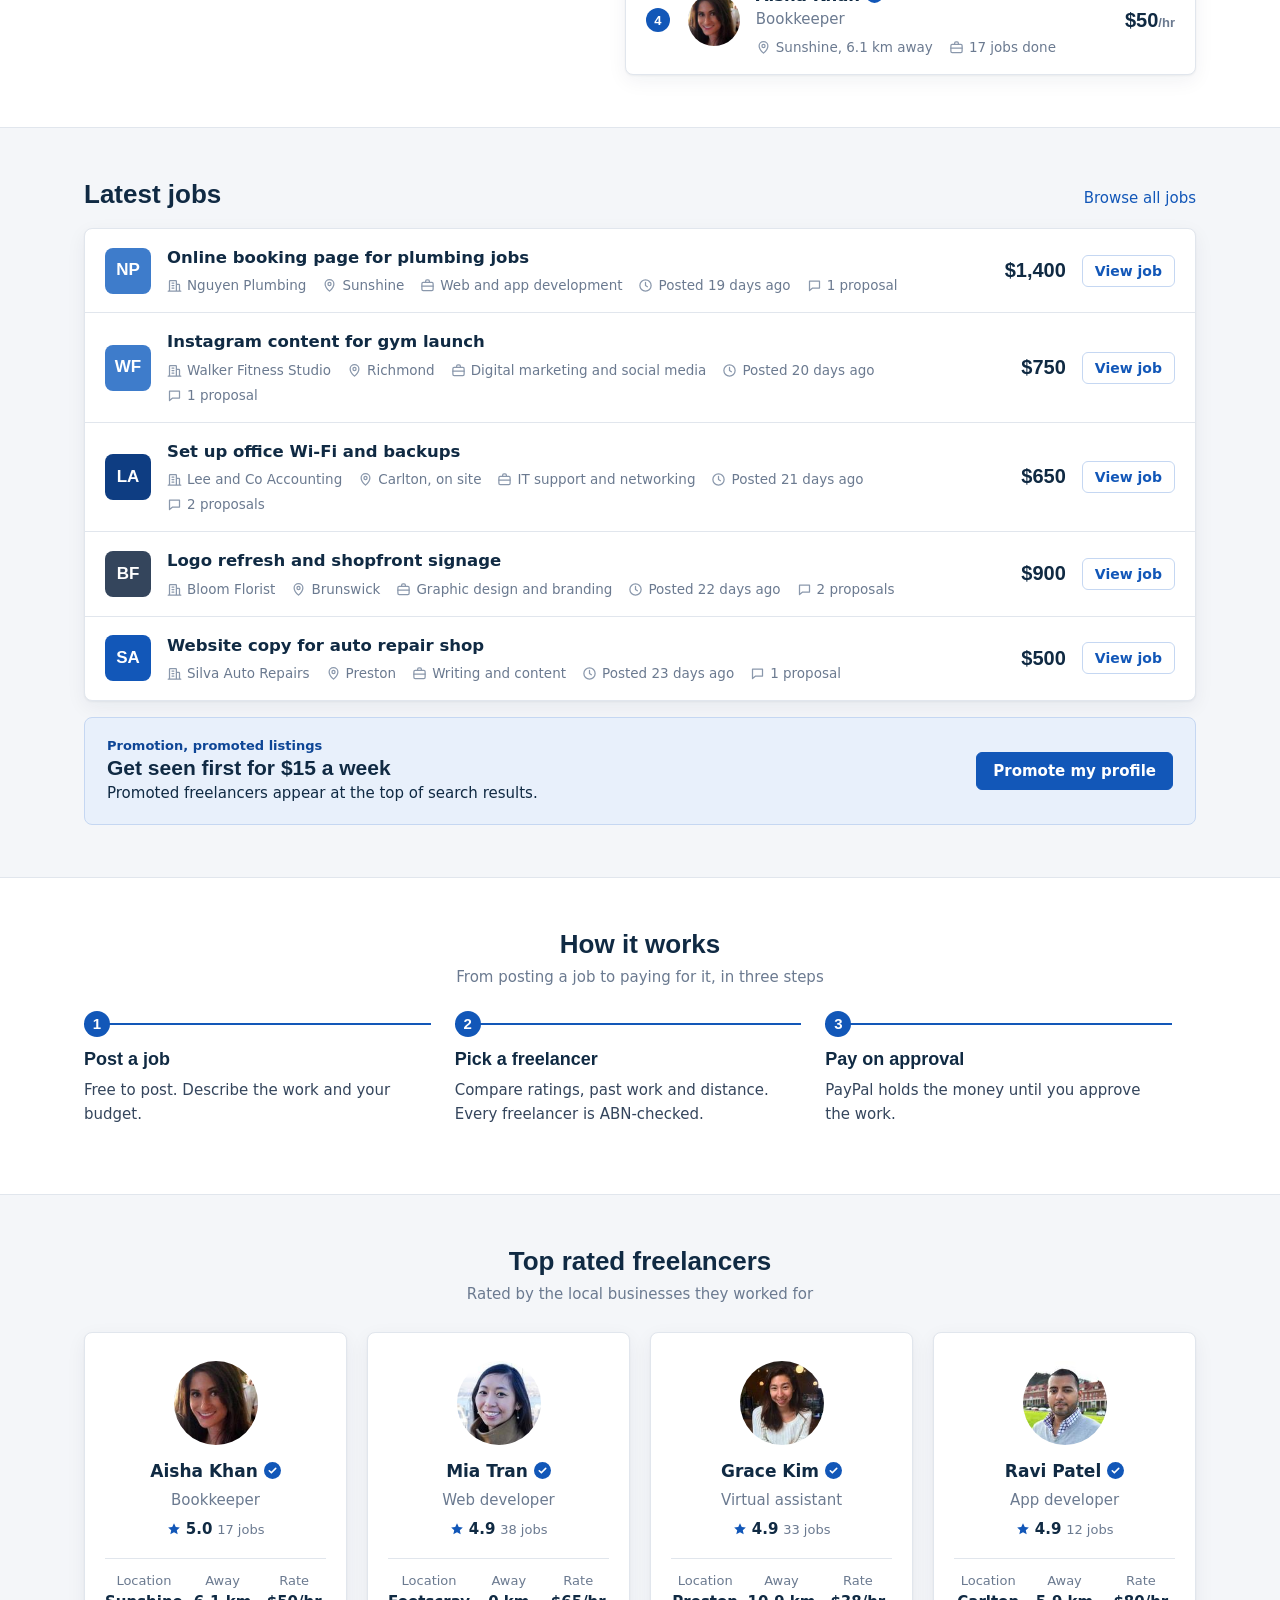
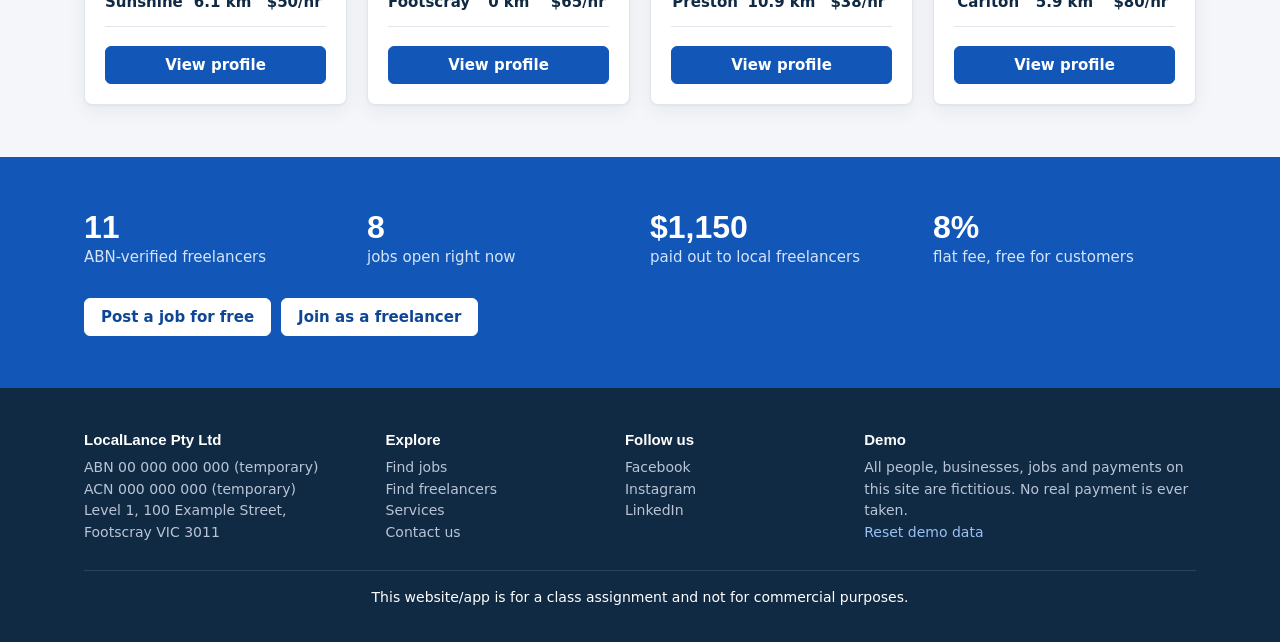
==== commit b4b8dfd0: "Add photos, icons, search hero and header badges" ====
--- a/index.html
+++ b/index.html
@@ -10,43 +10,50 @@
 <div id="site-header"></div>
 
 <main>
-  <!-- The finder: choose a suburb and a service, and the map and list below update. -->
+  <!-- Hero: choose a suburb and a service. The counters and the "near you" section below update live. -->
   <section class="hero">
     <div class="wrap">
-      <div>
-        <h1>Local talent, job done.</h1>
-        <p class="lead">Hire ABN-verified freelancers from your own part of Melbourne. You pay only when you approve the work.</p>
-        <form class="finder" id="finder">
-          <div class="sentence">
-            <span>I'm in</span><select id="finder-suburb" aria-label="Your suburb"></select>
-            <span>and I need</span><select id="finder-service" aria-label="Service"><option value="">any service</option></select>
-          </div>
-          <p class="readout" id="finder-readout"></p>
-          <div class="row">
-            <a class="btn" id="finder-go" href="freelancers.html">See them all</a>
-            <a class="btn ghost" href="post-job.html">Post a job</a>
-          </div>
-        </form>
-        <div class="trust" id="trust"></div>
+      <h1>Local talent, job done.</h1>
+      <p class="lead">Hire ABN-verified freelancers from your own part of Melbourne. You pay only when you approve the work.</p>
+      <form class="searchbar" id="finder">
+        <label class="seg" id="seg-where"><span class="seg-label">Where are you?</span><select id="finder-suburb"></select></label>
+        <label class="seg" id="seg-what"><span class="seg-label">What do you need?</span><select id="finder-service"><option value="">Any service</option></select></label>
+        <a class="btn" id="finder-go" href="freelancers.html">Search</a>
+      </form>
+      <div class="counters" id="counters"></div>
+    </div>
+    <span class="credit">Photo: <a href="https://commons.wikimedia.org/wiki/File:AUS_Melbourne,_Central_Business_District,_Degraves_Street_001.jpg" target="_blank" rel="noopener">Degraves Street, Melbourne</a> by -wuppertaler, <a href="https://creativecommons.org/licenses/by/4.0/" target="_blank" rel="noopener">CC BY 4.0</a>, cropped and toned</span>
+  </section>
+
+  <section class="section">
+    <div class="wrap">
+      <div class="section-head center"><h2>Popular services</h2><span class="muted">What small businesses ask for most</span></div>
+      <div class="cat-grid" id="services"></div>
+    </div>
+  </section>
+
+  <section class="section alt">
+    <div class="wrap">
+      <div class="section-head"><h2 id="near-title">Freelancers near you</h2><span class="spacer"></span><a href="freelancers.html">Browse all freelancers</a></div>
+      <div class="cols near">
+        <div id="hero-map"></div>
+        <div id="near-list"></div>
       </div>
-      <div id="hero-map"></div>
     </div>
   </section>
 
   <section class="section">
     <div class="wrap stack">
-      <div>
-        <div class="section-head"><h2 id="near-title">Nearest to you</h2><span class="spacer"></span><a href="freelancers.html">All freelancers</a></div>
-        <div id="near-list"></div>
-      </div>
+      <div class="section-head" style="margin-bottom:2px"><h2>Latest jobs</h2><span class="spacer"></span><a href="jobs.html">Browse all jobs</a></div>
+      <div class="list" id="latest-jobs"></div>
       <div id="promo"></div>
     </div>
   </section>
 
   <section class="section alt">
     <div class="wrap">
-      <div class="section-head"><h2>How it works</h2></div>
-      <div class="sequence" style="margin-top:30px">
+      <div class="section-head center"><h2>How it works</h2><span class="muted">From posting a job to paying for it, in three steps</span></div>
+      <div class="sequence" style="margin-top:34px">
         <div><h3>Post a job</h3><p>Free to post. Describe the work and your budget.</p></div>
         <div><h3>Pick a freelancer</h3><p>Compare ratings, past work and distance. Every freelancer is ABN-checked.</p></div>
         <div><h3>Pay on approval</h3><p>PayPal holds the money until you approve the work.</p></div>
@@ -55,24 +62,18 @@
   </section>
 
   <section class="section">
-    <div class="wrap stack loose">
-      <div>
-        <div class="section-head"><h2>Services</h2><span class="spacer"></span><a href="services.html">All services</a></div>
-        <div class="list two" id="services"></div>
-      </div>
-      <div>
-        <div class="section-head"><h2>Latest jobs</h2><span class="spacer"></span><a href="jobs.html">All jobs</a></div>
-        <div class="list" id="latest-jobs"></div>
-      </div>
+    <div class="wrap">
+      <div class="section-head center"><h2>Top rated freelancers</h2><span class="muted">Rated by the local businesses they worked for</span></div>
+      <div class="grid c4" id="top-rated"></div>
     </div>
   </section>
 
-  <section class="section alt">
+  <section class="section band">
     <div class="wrap">
       <div class="grid c4" id="stats"></div>
-      <div class="grid c2" style="margin-top:16px">
-        <div class="card dark"><h3>Need something done?</h3><p class="muted">Post a job for free and get proposals from verified locals.</p><a class="btn light" href="post-job.html">Post a job</a></div>
-        <div class="card"><h3>Are you a freelancer?</h3><p class="muted">Keep 92% of every job. Your first job is fee-free.</p><a class="btn" href="login.html">Join LocalLance</a></div>
+      <div class="row" style="margin-top:28px">
+        <a class="btn light" href="post-job.html">Post a job for free</a>
+        <a class="btn light" href="login.html">Join as a freelancer</a>
       </div>
     </div>
   </section>
--- a/css/style.css
+++ b/css/style.css
@@ -13,6 +13,8 @@
   --blue-tint: #E8F0FB;
   --blue-line: #C5D7F2;
   --radius: 8px;
+  --shadow: 0 1px 2px rgba(16, 42, 67, 0.05), 0 6px 20px rgba(16, 42, 67, 0.06);
+  --shadow-lift: 0 2px 4px rgba(16, 42, 67, 0.06), 0 12px 32px rgba(16, 42, 67, 0.12);
   --font-body: "Segoe UI Variable Text", "Segoe UI", system-ui, -apple-system, Roboto, "Helvetica Neue", Arial, sans-serif;
   --font-head: Bahnschrift, "DIN Alternate", "Roboto Condensed", "Arial Narrow", "Segoe UI", sans-serif;
 }
@@ -23,7 +25,7 @@
 a:hover { text-decoration: underline; }
 h1, h2, h3 { font-family: var(--font-head); font-weight: 600; color: var(--ink); line-height: 1.15; margin: 0 0 10px; }
 h1 { font-size: 38px; }
-h2 { font-size: 25px; }
+h2 { font-size: 26px; }
 h3 { font-size: 18px; }
 p { margin: 0 0 12px; }
 b { color: var(--ink); }
@@ -39,19 +41,23 @@
 
 /* ----- Header ----- */
 .site-header { background: var(--surface); border-bottom: 1px solid var(--line); position: sticky; top: 0; z-index: 10; }
-.site-header .wrap { display: flex; align-items: stretch; gap: 28px; min-height: 60px; flex-wrap: wrap; }
-.logo { display: flex; align-items: center; gap: 8px; font: 600 21px var(--font-head); color: var(--ink); }
+.site-header .wrap { display: flex; align-items: stretch; gap: 28px; min-height: 64px; flex-wrap: wrap; }
+.logo { display: flex; align-items: center; gap: 8px; font: 600 22px var(--font-head); color: var(--ink); }
 .logo:hover { text-decoration: none; }
 .nav { display: flex; align-items: stretch; gap: 24px; flex-wrap: wrap; }
-.nav > a, .nav > button, .nav > span { display: flex; align-items: center; }
+.nav.account { gap: 18px; }
+.nav > a, .nav > button { display: flex; align-items: center; }
 .nav > a { color: var(--ink-2); border-bottom: 2px solid transparent; border-top: 2px solid transparent; }
 .nav > a:hover { color: var(--ink); text-decoration: none; }
 .nav > a.active { color: var(--ink); font-weight: 600; border-bottom-color: var(--blue); }
 .nav > a.btn { color: #fff; align-self: center; border: 1px solid var(--blue); }
-.user-chip { gap: 8px; font-weight: 600; color: var(--ink); }
+.nav > a.user-chip { gap: 8px; font-weight: 600; color: var(--ink); }
+/* Bell and envelope, each with a count of things waiting. */
+.icon-btn { position: relative; padding: 0 3px; }
+.icon-btn .count { position: absolute; top: 12px; right: -8px; min-width: 18px; height: 18px; padding: 0 5px; border-radius: 9px; background: var(--blue); color: #fff; font: 600 11px/18px var(--font-body); text-align: center; }
 
 /* ----- Buttons ----- */
-.btn { display: inline-flex; align-items: center; justify-content: center; min-height: 38px; padding: 0 16px; border-radius: 6px; border: 1px solid var(--blue); background: var(--blue); color: #fff; font: 600 15px var(--font-body); cursor: pointer; }
+.btn { display: inline-flex; align-items: center; justify-content: center; gap: 8px; min-height: 38px; padding: 0 16px; border-radius: 6px; border: 1px solid var(--blue); background: var(--blue); color: #fff; font: 600 15px var(--font-body); cursor: pointer; }
 .btn:hover { background: var(--blue-dark); border-color: var(--blue-dark); text-decoration: none; }
 .btn.ghost { background: var(--surface); border-color: var(--blue-line); color: var(--blue); }
 .btn.ghost:hover { background: var(--blue-tint); }
@@ -64,64 +70,93 @@
 
 /* ----- Layout blocks ----- */
 main { min-height: 60vh; }
-.section { padding: 40px 0; }
+.section { padding: 52px 0; }
 .section.alt { background: var(--surface); border-top: 1px solid var(--line); border-bottom: 1px solid var(--line); }
-.section-head { display: flex; align-items: baseline; gap: 16px; margin-bottom: 14px; }
+.section.band { background: var(--blue); color: #D6E4F8; }
+.section.band h2, .section.band b, .section.band .num { color: #fff; }
+.section-head { display: flex; align-items: baseline; gap: 16px; margin-bottom: 18px; }
 .section-head h2 { margin: 0; }
+.section-head.center { flex-direction: column; align-items: center; text-align: center; gap: 6px; margin-bottom: 26px; }
 .page-title { padding-top: 32px; padding-bottom: 20px; }
-.stack.loose { gap: 36px; }
 .page-title h1 { margin-bottom: 4px; }
-.grid { display: grid; gap: 16px; }
+.grid { display: grid; gap: 20px; }
 .grid.c2 { grid-template-columns: repeat(2, 1fr); }
 .grid.c3 { grid-template-columns: repeat(3, 1fr); }
 .grid.c4 { grid-template-columns: repeat(4, 1fr); }
 .cols { display: grid; grid-template-columns: minmax(0, 2fr) minmax(0, 1fr); gap: 24px; align-items: start; }
 .cols.side-left { grid-template-columns: 260px minmax(0, 1fr); }
+.cols.near { grid-template-columns: minmax(0, 0.95fr) minmax(0, 1.05fr); }
 .row { display: flex; gap: 10px; align-items: center; flex-wrap: wrap; }
 .stack { display: flex; flex-direction: column; gap: 16px; }
 
-.card { background: var(--surface); border: 1px solid var(--line); border-radius: var(--radius); padding: 20px; }
-.card.dark { background: var(--blue); border-color: var(--blue); color: #fff; }
-.card.dark h3, .card.dark b { color: #fff; }
-.card.dark .muted { color: #D6E4F8; }
+.card { background: var(--surface); border: 1px solid var(--line); border-radius: var(--radius); padding: 20px; box-shadow: var(--shadow); }
 .card h3 a { color: var(--ink); }
 
-/* ----- Home page hero: the suburb finder and its map ----- */
-.hero { background: var(--surface); border-bottom: 1px solid var(--line); }
-.hero .wrap { display: grid; grid-template-columns: minmax(0, 1fr) minmax(0, 1.15fr); gap: 40px; align-items: center; padding-top: 44px; padding-bottom: 44px; }
-.hero h1 { font-size: 50px; letter-spacing: -0.5px; margin-bottom: 12px; }
-.hero .lead { font-size: 17px; max-width: 46ch; }
-.finder { margin-top: 22px; padding: 18px; background: var(--bg); border: 1px solid var(--line); border-radius: var(--radius); }
-.finder .sentence { display: grid; grid-template-columns: auto 1fr; gap: 8px 12px; align-items: center; font-size: 16px; color: var(--ink); }
-.finder select { font-weight: 600; }
-.finder .readout { margin: 14px 0; font: 600 22px var(--font-head); color: var(--ink); }
-.finder .readout span { color: var(--blue); }
-.trust { display: flex; gap: 18px; flex-wrap: wrap; margin-top: 16px; font-size: 14px; color: var(--muted); }
-.trust svg { vertical-align: -3px; color: var(--blue); }
+/* ----- Home page hero: photo, search bar and live counters ----- */
+.hero { position: relative; overflow: hidden; background: var(--surface); border-bottom: 1px solid var(--line); }
+/* The photo sits on the right, toned to gray, and fades into the white panel on the left. */
+.hero::before { content: ""; position: absolute; inset: 0 0 0 36%; background: url(../img/hero.jpg) center 45% / cover; filter: grayscale(1) contrast(1.08); }
+.hero::after { content: ""; position: absolute; inset: 0; background: linear-gradient(90deg, #fff 0%, #fff 36%, rgba(255, 255, 255, 0.88) 50%, rgba(232, 240, 251, 0.5) 72%, rgba(18, 87, 184, 0.34) 100%); }
+.hero .wrap { position: relative; z-index: 1; padding-top: 76px; padding-bottom: 76px; }
+.hero h1 { font-size: 54px; letter-spacing: -0.5px; margin-bottom: 12px; }
+.hero .lead { font-size: 18px; max-width: 48ch; color: var(--ink-2); }
+.searchbar { display: flex; align-items: stretch; max-width: 760px; margin-top: 28px; background: var(--surface); border: 1px solid var(--line); border-radius: var(--radius); box-shadow: var(--shadow-lift); }
+.searchbar .seg { flex: 1; display: grid; grid-template-columns: 24px 1fr; column-gap: 10px; align-items: center; margin: 0; padding: 10px 16px; border-right: 1px solid var(--line); font-weight: 400; }
+.searchbar .seg svg { grid-row: 1 / span 2; color: var(--blue); }
+.searchbar .seg-label { font-size: 12.5px; font-weight: 600; color: var(--muted); }
+.searchbar select { min-height: 26px; padding: 0; border: none; background: transparent; font-weight: 600; font-size: 16px; }
+.searchbar .btn { margin: 8px; min-height: 50px; padding: 0 24px; font-size: 16px; }
+.counters { display: flex; margin-top: 28px; }
+.counters > div { padding: 0 28px; border-left: 1px solid var(--line); }
+.counters > div:first-child { padding-left: 0; border-left: none; }
+.counters b { display: block; font: 600 28px var(--font-head); font-variant-numeric: tabular-nums; }
+.counters span { font-size: 14px; color: var(--muted); }
+.credit { position: absolute; right: 10px; bottom: 6px; z-index: 1; font-size: 11px; color: #fff; opacity: 0.85; }
+.credit a { color: #fff; text-decoration: underline; }
+
+/* ----- Service categories ----- */
+.cat-grid { display: grid; grid-template-columns: repeat(3, 1fr); gap: 8px 24px; }
+.cat { display: flex; flex-direction: column; align-items: center; text-align: center; gap: 6px; padding: 26px 18px; border-radius: var(--radius); color: var(--ink-2); border: 1px solid transparent; }
+a.cat:hover { background: var(--surface); border-color: var(--line); box-shadow: var(--shadow); text-decoration: none; }
+.cat svg { color: var(--blue); stroke-width: 1.5; }
+.cat b { font-size: 17px; }
+.chip { display: inline-block; padding: 1px 9px; border-radius: 4px; background: #E6EBF2; color: var(--ink-2); font-size: 12.5px; font-weight: 600; }
 
 /* ----- Map ----- */
-.map { width: 100%; height: auto; display: block; border: 1px solid var(--line); border-radius: var(--radius); background: #EEF2F7; }
+.map { width: 100%; height: auto; display: block; border: 1px solid var(--line); border-radius: var(--radius); background: #EEF2F7; box-shadow: var(--shadow); }
 .map-frame { width: 100%; height: 300px; border: 1px solid var(--line); border-radius: var(--radius); }
 
 /* ----- Ruled lists (jobs and freelancers) ----- */
-.list { background: var(--surface); border: 1px solid var(--line); border-radius: var(--radius); overflow: hidden; }
-.item { display: grid; gap: 14px; align-items: center; padding: 14px 18px; border-top: 1px solid var(--line); color: var(--ink-2); }
+.list { background: var(--surface); border: 1px solid var(--line); border-radius: var(--radius); overflow: hidden; box-shadow: var(--shadow); }
+.item { display: grid; gap: 16px; align-items: center; padding: 16px 20px; border-top: 1px solid var(--line); color: var(--ink-2); }
 .item:first-child { border-top: none; }
 a.item:hover { background: #F8FAFD; text-decoration: none; }
-.item b { font-size: 16px; }
-.item.person { grid-template-columns: 26px 44px minmax(0, 2.2fr) minmax(0, 1.2fr) 108px 78px 112px; }
-.item.job { grid-template-columns: 40px minmax(0, 2.4fr) minmax(0, 1.3fr) minmax(0, 1.1fr) 92px; }
-.item .budget, .item .rate { font: 600 19px var(--font-head); color: var(--ink); text-align: right; font-variant-numeric: tabular-nums; }
-.item.service { grid-template-columns: 40px minmax(0, 1fr) auto; }
+a.item:hover .go { background: var(--blue); border-color: var(--blue); color: #fff; }
+.item b { font-size: 16.5px; }
+.item.job { grid-template-columns: 46px minmax(0, 1fr) 96px auto; }
+.item.person { grid-template-columns: 26px 52px minmax(0, 1fr) 64px 84px auto; }
 .item.service-row { grid-template-columns: 40px minmax(0, 2fr) minmax(0, 1.3fr) 96px auto; }
-.list.two { display: grid; grid-template-columns: 1fr 1fr; }
-.list.two .item:nth-child(2) { border-top: none; }
-.list.two .item:nth-child(odd) { border-right: 1px solid var(--line); }
+.item .budget, .item .rate { font: 600 20px var(--font-head); color: var(--ink); text-align: right; font-variant-numeric: tabular-nums; }
+.list.compact .go, .list.compact .rating { display: none; }
+.list.compact .item.person { grid-template-columns: 26px 52px minmax(0, 1fr) 84px; }
+.metas { display: flex; flex-wrap: wrap; gap: 4px 16px; margin-top: 5px; font-size: 13.5px; color: var(--muted); }
+.meta-item { display: inline-flex; align-items: center; gap: 5px; white-space: nowrap; }
+.meta-item svg { color: #8A98AC; flex: none; }
 .rank { width: 24px; height: 24px; border-radius: 50%; background: var(--blue); color: #fff; font: 600 13px var(--font-head); display: inline-flex; align-items: center; justify-content: center; }
 .clip { white-space: nowrap; overflow: hidden; text-overflow: ellipsis; display: block; }
 
+/* Freelancer cards (home page "top rated" strip) */
+.person-card { display: flex; flex-direction: column; align-items: center; text-align: center; gap: 5px; padding: 28px 20px 20px; color: var(--ink-2); }
+a.person-card:hover { text-decoration: none; box-shadow: var(--shadow-lift); }
+.person-card > b { font-size: 17px; margin-top: 8px; }
+.person-card .facts { display: grid; grid-template-columns: repeat(3, 1fr); gap: 8px; width: 100%; margin: 12px 0 14px; padding: 12px 0; border-top: 1px solid var(--line); border-bottom: 1px solid var(--line); }
+.person-card .facts span span, .person-card .facts b { display: block; }
+
 /* ----- Small pieces ----- */
-.avatar { display: inline-flex; align-items: center; justify-content: center; border-radius: 50%; color: #fff; font-weight: 600; flex: none; }
+.avatar { display: inline-flex; align-items: center; justify-content: center; border-radius: 50%; color: #fff; font-weight: 600; flex: none; object-fit: cover; }
+.logo-tile { display: inline-flex; align-items: center; justify-content: center; border-radius: 8px; color: #fff; font-family: var(--font-head); font-weight: 600; flex: none; }
+.tick { display: inline-flex; align-items: center; justify-content: center; width: 17px; height: 17px; border-radius: 50%; background: var(--blue); color: #fff; vertical-align: 1px; }
+.tick svg { stroke-width: 3.5; }
 .badge { display: inline-block; padding: 2px 9px; border-radius: 4px; font-size: 12.5px; font-weight: 600; background: #EEF2F7; color: var(--ink-2); border: 1px solid transparent; white-space: nowrap; }
 .badge.ok { background: var(--blue-tint); color: var(--blue-dark); }
 .badge.wait { background: var(--surface); color: var(--ink-2); border-color: var(--blue-line); }
@@ -137,9 +172,9 @@
 .empty { padding: 28px; text-align: center; color: var(--muted); background: var(--surface); border: 1px dashed var(--blue-line); border-radius: var(--radius); }
 
 /* Promotion strip (the site's own ads) */
-.promo { background: var(--blue-tint); border: 1px solid var(--blue-line); color: var(--ink); border-radius: var(--radius); padding: 16px 20px; display: flex; align-items: center; gap: 18px; flex-wrap: wrap; }
+.promo { background: var(--blue-tint); border: 1px solid var(--blue-line); color: var(--ink); border-radius: var(--radius); padding: 18px 22px; display: flex; align-items: center; gap: 18px; flex-wrap: wrap; }
 .promo .tag { font-size: 13px; color: var(--blue-dark); font-weight: 600; }
-.promo h2 { font-size: 20px; margin: 0 0 2px; }
+.promo h2 { font-size: 21px; margin: 0 0 2px; }
 .promo p { margin: 0; }
 
 /* How it works: a real three-step sequence */
@@ -182,7 +217,7 @@
 .bubble { max-width: 75%; padding: 9px 13px; border-radius: 10px; background: #EEF2F7; color: var(--ink); }
 .bubble.mine { align-self: flex-end; background: var(--blue); color: #fff; }
 .bubble .when { font-size: 12px; opacity: 0.75; }
-.thread-link { display: block; padding: 11px 12px; border-radius: 6px; color: var(--ink-2); border-left: 3px solid transparent; }
+.thread-link { display: flex; gap: 12px; align-items: center; padding: 11px 12px; border-radius: 6px; color: var(--ink-2); border-left: 3px solid transparent; }
 .thread-link:hover { text-decoration: none; background: var(--bg); }
 .thread-link.active { background: var(--blue-tint); border-left-color: var(--blue); }
 
@@ -192,35 +227,38 @@
 .summary-line.total { font: 600 20px var(--font-head); color: var(--ink); border-bottom: none; }
 
 /* ----- Footer ----- */
-.site-footer { background: var(--ink); color: #B9C5D6; padding: 36px 0 22px; margin-top: 48px; font-size: 14px; }
+.site-footer { background: var(--ink); color: #B9C5D6; padding: 40px 0 22px; font-size: 14px; }
 .site-footer .wrap { display: grid; grid-template-columns: 1.3fr 1fr 1fr 1.6fr; gap: 32px; }
 .site-footer b { color: #fff; display: block; margin-bottom: 6px; font-family: var(--font-head); font-size: 15px; }
 .site-footer a { color: #B9C5D6; display: block; }
 .site-footer a:hover { color: #fff; }
 .site-footer .link-btn { color: #9CC0F5; }
 .disclaimer { border-top: 1px solid #2A4460; margin-top: 26px; padding-top: 16px; text-align: center; color: #fff; }
+main > .wrap:last-child { padding-bottom: 52px; }
 
 /* ----- Phones and tablets ----- */
 @media (max-width: 900px) {
   h1 { font-size: 30px; }
-  .hero .wrap, .cols, .cols.side-left, .field-row { grid-template-columns: 1fr; }
+  .cols, .cols.side-left, .cols.near, .field-row { grid-template-columns: 1fr; }
+  .hero::before { inset: 0; opacity: 0.35; }
+  .hero::after { background: rgba(255, 255, 255, 0.8); }
+  .hero .wrap { padding-top: 44px; padding-bottom: 20px; }
+  .credit { position: relative; display: block; right: auto; bottom: auto; padding: 0 24px 12px; color: var(--muted); opacity: 1; }
+  .credit a { color: var(--muted); }
   .hero h1 { font-size: 38px; }
-  .grid.c3, .grid.c4 { grid-template-columns: 1fr 1fr; }
+  .searchbar { flex-direction: column; }
+  .searchbar .seg { border-right: none; border-bottom: 1px solid var(--line); }
+  .counters > div { padding: 0 16px; }
+  .grid.c3, .grid.c4, .cat-grid { grid-template-columns: 1fr 1fr; }
   .site-footer .wrap { grid-template-columns: 1fr 1fr; }
-  .item.person { grid-template-columns: 26px 44px minmax(0, 1fr) 78px; }
-  .item.person .where, .item.person .rating, .item.person .check-col { grid-column: 3 / -1; }
-  .item.person .rate { grid-column: 4; grid-row: 1; }
-  .item.job { grid-template-columns: 40px minmax(0, 1fr) 92px; }
-  .item.job .where, .item.job .when { grid-column: 2 / -1; }
-  .item.job .budget { grid-column: 3; grid-row: 1; }
+  .item.person, .list.compact .item.person { grid-template-columns: 26px 52px minmax(0, 1fr) auto; }
+  .item.person .rating, .item .go { display: none; }
+  .item.job { grid-template-columns: 46px minmax(0, 1fr) auto; }
   .item.service-row { grid-template-columns: 40px minmax(0, 1fr); }
   .item.service-row > :nth-child(n+3) { grid-column: 2; }
-  .list.two { grid-template-columns: 1fr; }
-  .list.two .item:nth-child(2) { border-top: 1px solid var(--line); }
-  .list.two .item:nth-child(odd) { border-right: none; }
   .sequence { grid-template-columns: 1fr; gap: 28px; }
 }
 @media (max-width: 560px) {
-  .grid.c2, .grid.c3, .grid.c4, .site-footer .wrap { grid-template-columns: 1fr; }
+  .grid.c2, .grid.c3, .grid.c4, .cat-grid, .site-footer .wrap { grid-template-columns: 1fr; }
   .bubble { max-width: 92%; }
 }
